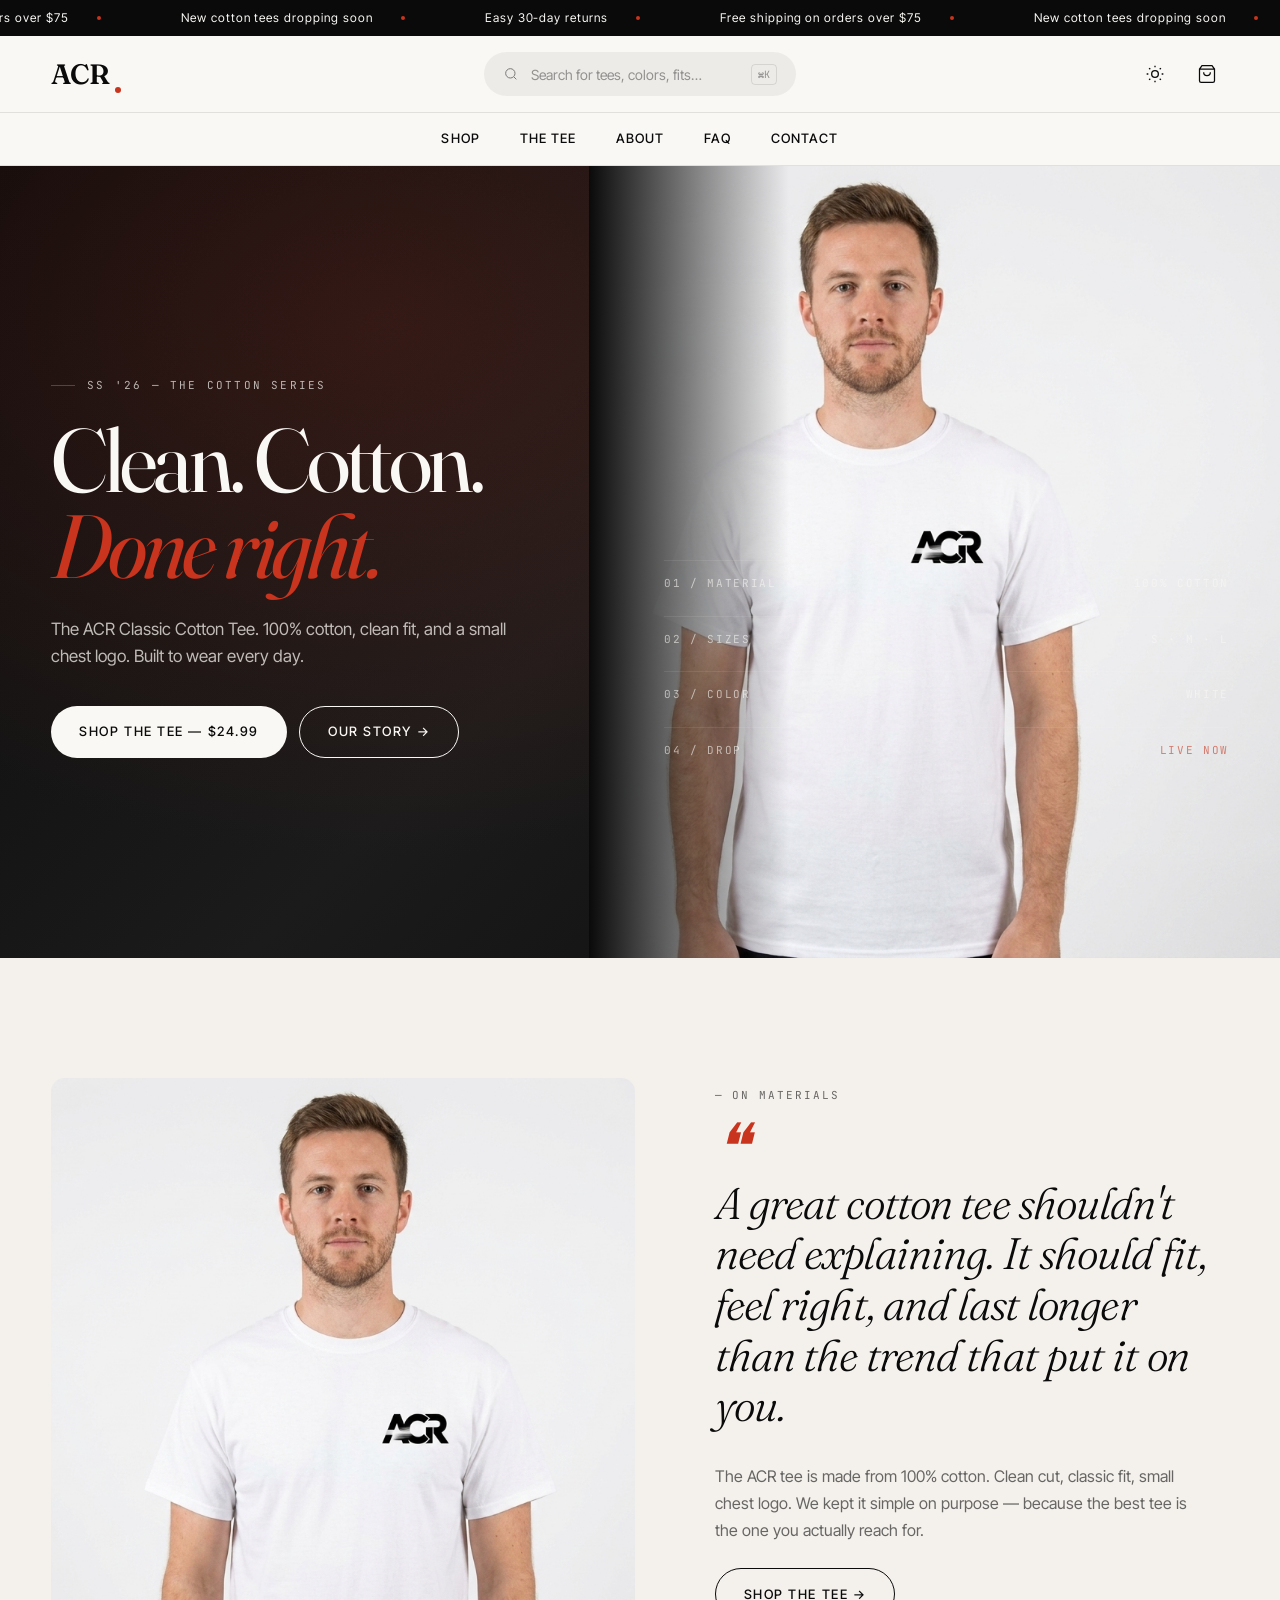
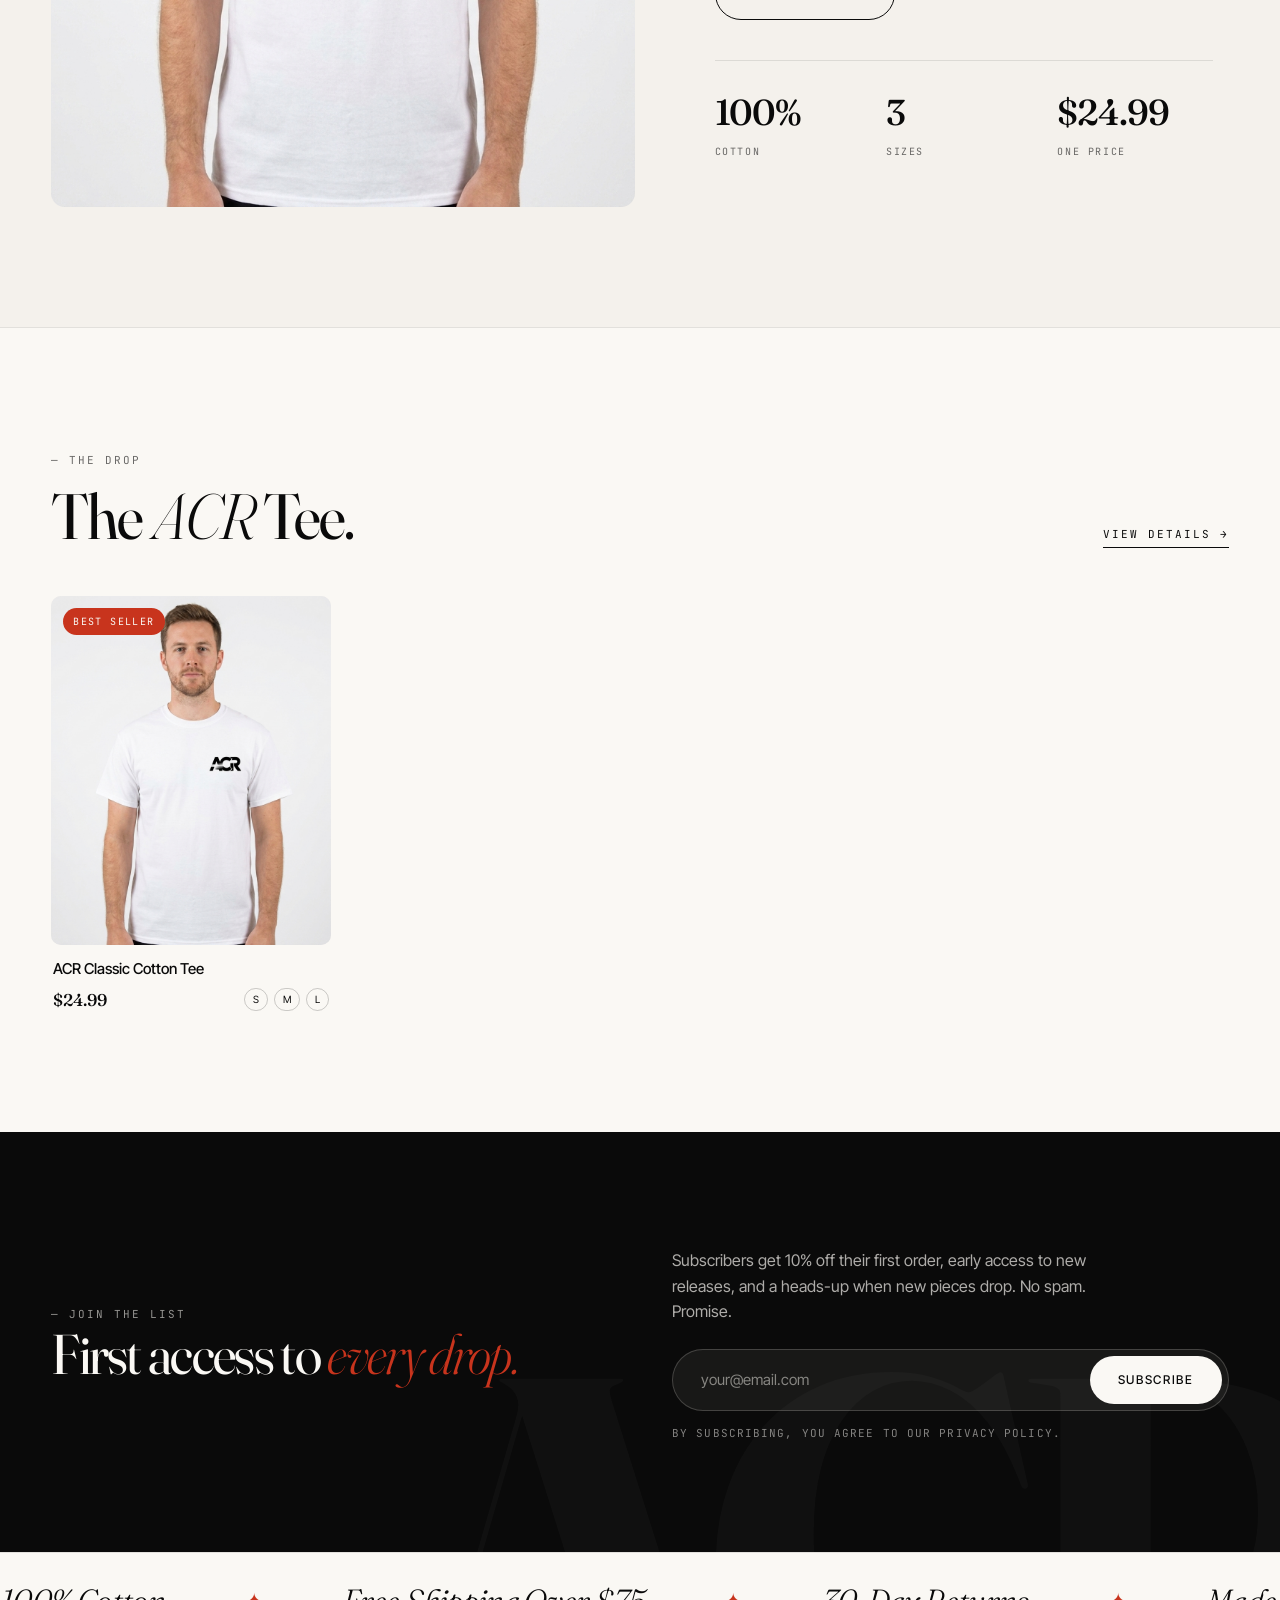
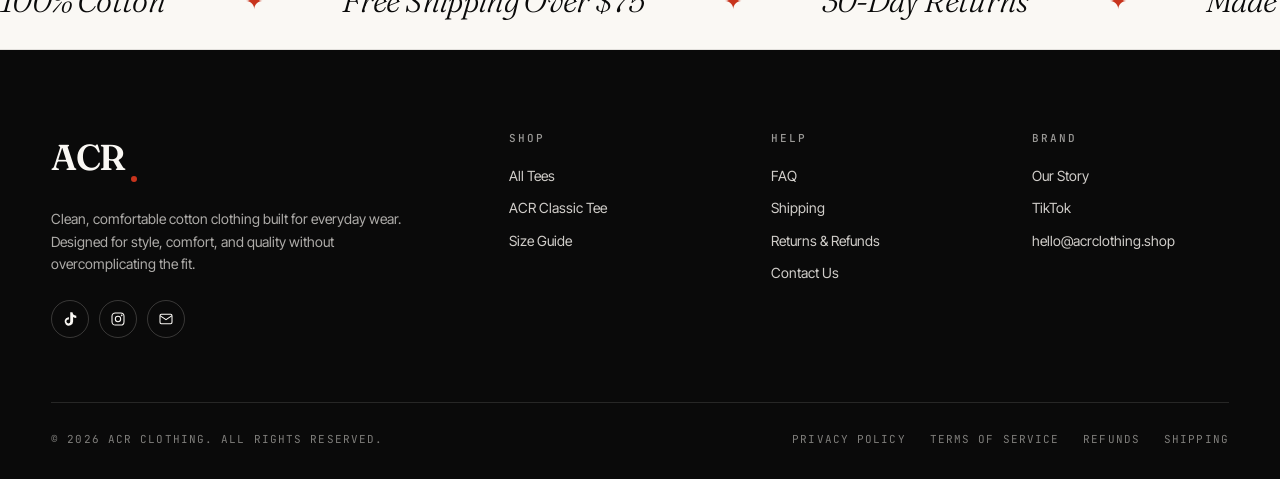
==== index.html @ 24bea293 "Wire Shopify Buy Button and add policy pages" ====
<!DOCTYPE html>
<html lang="en">
<head>
  <meta charset="UTF-8" />
  <meta name="viewport" content="width=device-width, initial-scale=1.0" />
  <title>ACR — Premium 100% Cotton Tees Built for Everyday Wear</title>
  <meta name="description" content="The ACR Classic Cotton Tee. 100% cotton, clean fit, designed for everyday wear." />
  <link rel="stylesheet" href="css/styles.css" />
</head>
<body data-page="home">

  <div data-include="header"></div>

  <!-- ============== HERO ============== -->
  <section class="hero">
    <div class="hero-bg"></div>
    <div class="hero-figure" style="background-image: url('assets/tee-model-front.jpg'); background-size: cover; background-repeat: no-repeat; background-position: center right;"></div>
    <div class="container hero-inner">
      <div class="hero-content">
        <div class="hero-eyebrow">SS '26 — The Cotton Series</div>
        <h1 class="hero-title">Clean. Cotton. <em>Done right.</em></h1>
        <p class="hero-sub">The ACR Classic Cotton Tee. 100% cotton, clean fit, and a small chest logo. Built to wear every day.</p>
        <div class="hero-actions">
          <a href="product.html" class="btn btn-light">Shop The Tee — $24.99</a>
          <a href="about.html" class="btn btn-ghost">Our Story →</a>
        </div>
      </div>

      <div class="hero-meta">
        <div class="hero-meta-row">
          <span>01 / Material</span>
          <span>100% Cotton</span>
        </div>
        <div class="hero-meta-row">
          <span>02 / Sizes</span>
          <span>S · M · L</span>
        </div>
        <div class="hero-meta-row">
          <span>03 / Color</span>
          <span>White</span>
        </div>
        <div class="hero-meta-row">
          <span>04 / Drop</span>
          <span style="color: var(--accent);">Live Now</span>
        </div>
      </div>
    </div>
  </section>

  <!-- ============== EDITORIAL SPLIT ============== -->
  <section class="edit-split">
    <div class="container edit-split-grid reveal">
      <div class="edit-image" style="background-image: url('assets/tee-model-front.jpg'); background-size: cover; background-position: center top; background-color:#faf8f4;"></div>
      <div class="edit-content">
        <span class="eyebrow">— On materials</span>
        <p class="edit-quote">A great cotton tee shouldn't need explaining. It should fit, feel right, and last longer than the trend that put it on you.</p>
        <p style="font-size: 16px; line-height: 1.7; color: var(--ink-60); margin-bottom: 24px;">
          The ACR tee is made from 100% cotton. Clean cut, classic fit, small chest logo. We kept it simple on purpose — because the best tee is the one you actually reach for.
        </p>
        <a href="product.html" class="btn btn-ghost">Shop The Tee →</a>

        <div class="edit-stats">
          <div>
            <span class="edit-stat-num">100%</span>
            <span class="edit-stat-label">Cotton</span>
          </div>
          <div>
            <span class="edit-stat-num">3</span>
            <span class="edit-stat-label">Sizes</span>
          </div>
          <div>
            <span class="edit-stat-num">$24.99</span>
            <span class="edit-stat-label">One Price</span>
          </div>
        </div>
      </div>
    </div>
  </section>

  <hr class="divider" />

  <!-- ============== FEATURED PRODUCT ============== -->
  <section>
    <div class="container">
      <div class="section-head reveal">
        <div class="section-head-content">
          <span class="eyebrow">— The drop</span>
          <h2 class="section-title">The <em>ACR</em> Tee.</h2>
        </div>
        <a href="product.html" class="section-link">View Details →</a>
      </div>

      <div class="product-grid reveal" id="best-sellers"></div>
    </div>
  </section>

  <!-- ============== NEWSLETTER ============== -->
  <section class="newsletter">
    <div class="container newsletter-inner">
      <div>
        <span class="eyebrow" style="color: rgba(244,241,236,0.6);">— Join the list</span>
        <h2 class="newsletter-title">First access to <em>every drop.</em></h2>
      </div>
      <div>
        <p style="font-size: 16px; line-height: 1.6; color: rgba(244,241,236,0.7); max-width: 420px;">
          Subscribers get 10% off their first order, early access to new releases, and a heads-up when new pieces drop. No spam. Promise.
        </p>
        <form class="newsletter-form">
          <input type="email" placeholder="your@email.com" required />
          <button type="submit">Subscribe</button>
        </form>
        <p class="newsletter-fineprint">By subscribing, you agree to our privacy policy.</p>
      </div>
    </div>
  </section>

  <div data-include="footer"></div>
  <div data-include="drawer"></div>
  <div data-include="popup"></div>

  <script src="js/products.js"></script>
  <script src="js/partials.js"></script>
  <script src="js/app.js"></script>
</body>
</html>
---- css/styles.css ----
/* ==========================================================================
   ACR — Design System
   Premium streetwear ecommerce
   ========================================================================== */

@import url('https://fonts.googleapis.com/css2?family=Fraunces:opsz,wght@9..144,300;9..144,400;9..144,500;9..144,600;9..144,700;9..144,900&family=Inter+Tight:wght@300;400;500;600;700&family=JetBrains+Mono:wght@400;500&display=swap');

:root {
  /* Color tokens */
  --ink: #0a0a0a;
  --ink-soft: #1a1a1a;
  --ink-60: rgba(10, 10, 10, 0.6);
  --ink-40: rgba(10, 10, 10, 0.4);
  --ink-20: rgba(10, 10, 10, 0.2);
  --ink-10: rgba(10, 10, 10, 0.1);
  --ink-05: rgba(10, 10, 10, 0.05);

  --bone: #f4f1ec;
  --paper: #faf8f4;
  --pure: #ffffff;

  --gray-100: #ededed;
  --gray-200: #d8d8d8;
  --gray-400: #8a8a8a;
  --gray-600: #4a4a4a;

  --accent: #c8341d;       /* crimson */
  --accent-deep: #a02716;
  --accent-soft: #f7e8e5;

  --success: #2d5a3d;

  /* Typography */
  --font-display: 'Fraunces', 'Times New Roman', serif;
  --font-body: 'Inter Tight', -apple-system, sans-serif;
  --font-mono: 'JetBrains Mono', monospace;

  /* Layout */
  --max-w: 1440px;
  --gutter: clamp(20px, 4vw, 56px);

  /* Motion */
  --ease: cubic-bezier(0.65, 0, 0.35, 1);
  --ease-out: cubic-bezier(0.22, 1, 0.36, 1);

  /* Header heights */
  --announce-h: 36px;
  --header-h: 76px;
}

/* ==========================================================================
   Base
   ========================================================================== */

*, *::before, *::after { box-sizing: border-box; }

html { scroll-behavior: smooth; }

body {
  margin: 0;
  font-family: var(--font-body);
  font-size: 15px;
  line-height: 1.5;
  color: var(--ink);
  background: var(--paper);
  -webkit-font-smoothing: antialiased;
  text-rendering: optimizeLegibility;
}

img { display: block; max-width: 100%; }

a {
  color: inherit;
  text-decoration: none;
  transition: opacity 0.2s var(--ease);
}

button {
  font: inherit;
  color: inherit;
  background: none;
  border: 0;
  cursor: pointer;
}

h1, h2, h3, h4, h5 {
  font-family: var(--font-display);
  font-weight: 400;
  letter-spacing: -0.02em;
  margin: 0;
  font-variation-settings: "opsz" 144;
}

::selection { background: var(--ink); color: var(--paper); }

/* ==========================================================================
   Utilities
   ========================================================================== */

.container {
  max-width: var(--max-w);
  margin: 0 auto;
  padding-left: var(--gutter);
  padding-right: var(--gutter);
}

.eyebrow {
  font-family: var(--font-mono);
  font-size: 11px;
  letter-spacing: 0.18em;
  text-transform: uppercase;
  color: var(--ink-60);
}

.divider {
  height: 1px;
  background: var(--ink-10);
  border: 0;
  margin: 0;
}

/* Buttons */
.btn {
  display: inline-flex;
  align-items: center;
  justify-content: center;
  gap: 10px;
  height: 52px;
  padding: 0 28px;
  font-family: var(--font-body);
  font-size: 13px;
  font-weight: 500;
  letter-spacing: 0.12em;
  text-transform: uppercase;
  border-radius: 999px;
  cursor: pointer;
  transition: all 0.3s var(--ease);
  white-space: nowrap;
}

.btn-primary {
  background: var(--ink);
  color: var(--paper);
}
.btn-primary:hover {
  background: var(--accent);
  transform: translateY(-1px);
}

.btn-ghost {
  background: transparent;
  color: var(--ink);
  border: 1px solid var(--ink);
}
.btn-ghost:hover {
  background: var(--ink);
  color: var(--paper);
}

.btn-light {
  background: var(--paper);
  color: var(--ink);
}
.btn-light:hover { background: var(--bone); }

.btn-sm { height: 40px; padding: 0 18px; font-size: 11px; }
.btn-block { width: 100%; }

/* ==========================================================================
   Announcement bar
   ========================================================================== */

.announcement {
  height: var(--announce-h);
  background: var(--ink);
  color: var(--paper);
  display: flex;
  align-items: center;
  justify-content: center;
  overflow: hidden;
  font-size: 12px;
  letter-spacing: 0.08em;
  font-weight: 400;
}

.announcement-track {
  display: flex;
  gap: 80px;
  animation: marquee 28s linear infinite;
  white-space: nowrap;
  padding-left: 80px;
}

.announcement-item {
  display: inline-flex;
  align-items: center;
  gap: 14px;
}
.announcement-item::after {
  content: "";
  display: inline-block;
  width: 4px;
  height: 4px;
  background: var(--accent);
  border-radius: 50%;
  margin-left: 14px;
}

@keyframes marquee {
  from { transform: translateX(0); }
  to { transform: translateX(-50%); }
}

/* ==========================================================================
   Header
   ========================================================================== */

.site-header {
  position: sticky;
  top: 0;
  z-index: 100;
  background: var(--paper);
  border-bottom: 1px solid var(--ink-10);
  transition: box-shadow 0.3s var(--ease);
}
.site-header.scrolled {
  box-shadow: 0 1px 30px rgba(0,0,0,0.06);
}

.header-inner {
  display: grid;
  grid-template-columns: 1fr auto 1fr;
  align-items: center;
  gap: 32px;
  height: var(--header-h);
}

.logo {
  font-family: var(--font-display);
  font-size: 28px;
  font-weight: 600;
  letter-spacing: -0.04em;
  display: flex;
  align-items: baseline;
  gap: 4px;
}
.logo-mark {
  display: inline-block;
  width: 6px;
  height: 6px;
  background: var(--accent);
  border-radius: 50%;
  margin-left: 2px;
  margin-bottom: 2px;
  align-self: flex-end;
}

.search {
  display: flex;
  align-items: center;
  background: var(--ink-05);
  border: 1px solid transparent;
  border-radius: 999px;
  padding: 0 18px;
  height: 44px;
  width: 100%;
  max-width: 480px;
  transition: all 0.2s var(--ease);
}
.search:hover, .search:focus-within {
  background: var(--pure);
  border-color: var(--ink);
}
.search svg { flex: none; opacity: 0.5; }
.search input {
  flex: 1;
  border: 0;
  background: transparent;
  outline: none;
  padding: 0 12px;
  font-family: inherit;
  font-size: 14px;
  color: var(--ink);
}
.search input::placeholder { color: var(--ink-40); }

.header-actions {
  display: flex;
  align-items: center;
  gap: 8px;
  justify-self: end;
}

.icon-btn {
  position: relative;
  width: 44px;
  height: 44px;
  display: flex;
  align-items: center;
  justify-content: center;
  border-radius: 999px;
  transition: background 0.2s var(--ease);
}
.icon-btn:hover { background: var(--ink-05); }
.icon-btn .badge {
  position: absolute;
  top: 6px;
  right: 6px;
  min-width: 18px;
  height: 18px;
  padding: 0 5px;
  background: var(--accent);
  color: var(--paper);
  border-radius: 999px;
  font-size: 10px;
  font-weight: 600;
  display: flex;
  align-items: center;
  justify-content: center;
}

/* Primary nav */
.primary-nav {
  border-top: 1px solid var(--ink-10);
}
.primary-nav-inner {
  display: flex;
  align-items: center;
  justify-content: center;
  gap: 40px;
  height: 52px;
}
.nav-item {
  position: relative;
  font-size: 13px;
  font-weight: 500;
  letter-spacing: 0.08em;
  text-transform: uppercase;
  color: var(--ink);
  padding: 0;
  height: 100%;
  display: flex;
  align-items: center;
}
.nav-item::after {
  content: "";
  position: absolute;
  bottom: -1px;
  left: 0;
  right: 0;
  height: 2px;
  background: var(--ink);
  transform: scaleX(0);
  transform-origin: left;
  transition: transform 0.3s var(--ease);
}
.nav-item:hover::after,
.nav-item.active::after { transform: scaleX(1); }

/* Mega menu */
.mega-menu {
  position: absolute;
  left: 0;
  right: 0;
  top: 100%;
  background: var(--paper);
  border-top: 1px solid var(--ink-10);
  border-bottom: 1px solid var(--ink-10);
  padding: 48px 0;
  opacity: 0;
  visibility: hidden;
  transform: translateY(-8px);
  transition: all 0.25s var(--ease);
  z-index: 90;
}
.has-mega:hover .mega-menu,
.has-mega:focus-within .mega-menu {
  opacity: 1;
  visibility: visible;
  transform: translateY(0);
}
.mega-grid {
  display: grid;
  grid-template-columns: repeat(4, 1fr);
  gap: 48px;
}
.mega-col h4 {
  font-family: var(--font-mono);
  font-size: 11px;
  letter-spacing: 0.18em;
  text-transform: uppercase;
  color: var(--ink-60);
  margin-bottom: 16px;
  font-weight: 500;
}
.mega-col ul { list-style: none; padding: 0; margin: 0; }
.mega-col li { margin-bottom: 10px; }
.mega-col a {
  font-size: 15px;
  color: var(--ink);
  position: relative;
  display: inline-block;
}
.mega-col a:hover { color: var(--accent); }
.mega-tile {
  position: relative;
  aspect-ratio: 4/5;
  border-radius: 12px;
  overflow: hidden;
  display: flex;
  align-items: flex-end;
  padding: 20px;
  color: var(--paper);
}
.mega-tile::before {
  content: "";
  position: absolute;
  inset: 0;
  background: linear-gradient(180deg, transparent 40%, rgba(0,0,0,0.7));
}
.mega-tile span {
  position: relative;
  font-family: var(--font-display);
  font-size: 24px;
  font-weight: 500;
}

/* Mobile nav button */
.menu-toggle { display: none; }

/* ==========================================================================
   Hero
   ========================================================================== */

.hero {
  position: relative;
  min-height: 88vh;
  background: var(--ink);
  color: var(--paper);
  overflow: hidden;
  display: flex;
  align-items: flex-end;
}
.hero-bg {
  position: absolute;
  inset: 0;
  background: 
    radial-gradient(ellipse at 30% 20%, rgba(200,52,29,0.18), transparent 60%),
    linear-gradient(135deg, #0a0a0a 0%, #1a1a1a 50%, #0a0a0a 100%);
}
.hero-bg::after {
  content: "";
  position: absolute;
  inset: 0;
  background-image: url("data:image/svg+xml,%3Csvg viewBox='0 0 400 400' xmlns='http://www.w3.org/2000/svg'%3E%3Cfilter id='n'%3E%3CfeTurbulence type='fractalNoise' baseFrequency='0.85' numOctaves='2' stitchTiles='stitch'/%3E%3CfeColorMatrix values='0 0 0 0 1 0 0 0 0 1 0 0 0 0 1 0 0 0 0.08 0'/%3E%3C/filter%3E%3Crect width='100%25' height='100%25' filter='url(%23n)'/%3E%3C/svg%3E");
  opacity: 0.6;
  mix-blend-mode: overlay;
}

.hero-figure {
  position: absolute;
  right: -2%;
  bottom: 0;
  width: 56%;
  height: 100%;
  background: 
    linear-gradient(180deg, transparent 0%, rgba(10,10,10,0.4) 100%),
    url('../assets/hero-figure.svg') center bottom / cover no-repeat;
}
.hero-figure::before {
  content: "";
  position: absolute;
  left: 0;
  top: 0;
  bottom: 0;
  width: 200px;
  background: linear-gradient(90deg, var(--ink) 0%, transparent 100%);
}

.hero-inner {
  position: relative;
  z-index: 2;
  width: 100%;
  padding-top: 80px;
  padding-bottom: 80px;
  display: grid;
  grid-template-columns: 1fr 1fr;
  gap: 48px;
  align-items: end;
}

.hero-content { max-width: 620px; }

.hero-eyebrow {
  display: inline-flex;
  align-items: center;
  gap: 12px;
  font-family: var(--font-mono);
  font-size: 11px;
  letter-spacing: 0.2em;
  text-transform: uppercase;
  color: var(--paper);
  opacity: 0.7;
  margin-bottom: 24px;
}
.hero-eyebrow::before {
  content: "";
  width: 24px;
  height: 1px;
  background: var(--accent);
}

.hero-title {
  font-size: clamp(44px, 7vw, 96px);
  line-height: 0.95;
  letter-spacing: -0.04em;
  font-weight: 400;
  margin-bottom: 28px;
  font-variation-settings: "opsz" 144, "wght" 400;
}
.hero-title em {
  font-style: italic;
  font-weight: 300;
  color: var(--accent);
}

.hero-sub {
  font-size: 17px;
  line-height: 1.6;
  color: rgba(244,241,236,0.75);
  max-width: 460px;
  margin-bottom: 36px;
}

.hero-actions {
  display: flex;
  gap: 12px;
  flex-wrap: wrap;
}
.hero .btn-ghost {
  border-color: var(--paper);
  color: var(--paper);
}
.hero .btn-ghost:hover {
  background: var(--paper);
  color: var(--ink);
}

.hero-meta {
  display: flex;
  flex-direction: column;
  gap: 24px;
  font-family: var(--font-mono);
  font-size: 11px;
  letter-spacing: 0.15em;
  text-transform: uppercase;
  opacity: 0.6;
}
.hero-meta-row {
  display: flex;
  justify-content: space-between;
  border-top: 1px solid rgba(244,241,236,0.15);
  padding-top: 14px;
}

/* ==========================================================================
   Section primitives
   ========================================================================== */

section { padding: clamp(60px, 10vw, 120px) 0; }

.section-head {
  display: flex;
  justify-content: space-between;
  align-items: flex-end;
  margin-bottom: 48px;
  gap: 32px;
  flex-wrap: wrap;
}
.section-head-content { max-width: 720px; }
.section-title {
  font-size: clamp(36px, 5vw, 64px);
  line-height: 1.02;
  margin-top: 12px;
  letter-spacing: -0.03em;
}
.section-title em { font-style: italic; font-weight: 300; }

.section-link {
  display: inline-flex;
  align-items: center;
  gap: 10px;
  font-family: var(--font-mono);
  font-size: 11px;
  letter-spacing: 0.18em;
  text-transform: uppercase;
  border-bottom: 1px solid var(--ink);
  padding-bottom: 4px;
  transition: gap 0.25s var(--ease);
}
.section-link:hover { gap: 16px; }

/* ==========================================================================
   Featured categories
   ========================================================================== */

.cat-grid {
  display: grid;
  grid-template-columns: repeat(4, 1fr);
  gap: 16px;
}
.cat-card {
  position: relative;
  aspect-ratio: 3/4;
  border-radius: 14px;
  overflow: hidden;
  background: var(--ink-soft);
  cursor: pointer;
  transition: transform 0.5s var(--ease);
}
.cat-card:hover { transform: translateY(-4px); }
.cat-card-img {
  position: absolute;
  inset: 0;
  background-size: cover;
  background-position: center;
  transition: transform 0.7s var(--ease);
}
.cat-card:hover .cat-card-img { transform: scale(1.06); }
.cat-card::after {
  content: "";
  position: absolute;
  inset: 0;
  background: linear-gradient(180deg, transparent 30%, rgba(0,0,0,0.85));
}
.cat-card-body {
  position: absolute;
  inset: auto 0 0 0;
  padding: 24px;
  color: var(--paper);
  z-index: 2;
}
.cat-card-tag {
  font-family: var(--font-mono);
  font-size: 10px;
  letter-spacing: 0.18em;
  text-transform: uppercase;
  opacity: 0.75;
  margin-bottom: 6px;
}
.cat-card-title {
  font-family: var(--font-display);
  font-size: 28px;
  font-weight: 500;
  margin-bottom: 4px;
  letter-spacing: -0.02em;
}
.cat-card-desc {
  font-size: 13px;
  opacity: 0.8;
  margin-bottom: 14px;
  line-height: 1.4;
}
.cat-card-cta {
  display: inline-flex;
  align-items: center;
  gap: 8px;
  font-family: var(--font-mono);
  font-size: 11px;
  letter-spacing: 0.16em;
  text-transform: uppercase;
  border-bottom: 1px solid var(--paper);
  padding-bottom: 3px;
  transition: gap 0.25s var(--ease);
}
.cat-card:hover .cat-card-cta { gap: 14px; }

/* ==========================================================================
   Product cards
   ========================================================================== */

.product-grid {
  display: grid;
  grid-template-columns: repeat(4, 1fr);
  gap: 24px 20px;
}

.product-card {
  position: relative;
  display: flex;
  flex-direction: column;
}
.product-media {
  position: relative;
  aspect-ratio: 4/5;
  background: var(--bone);
  border-radius: 10px;
  overflow: hidden;
  margin-bottom: 14px;
}
.product-media-img {
  position: absolute;
  inset: 0;
  background-size: cover;
  background-position: center;
  transition: transform 0.6s var(--ease), opacity 0.4s var(--ease);
}
.product-media-img.alt {
  opacity: 0;
}
.product-card:hover .product-media-img { transform: scale(1.04); }
.product-card:hover .product-media-img.alt { opacity: 1; }

.product-tag {
  position: absolute;
  top: 12px;
  left: 12px;
  background: var(--paper);
  color: var(--ink);
  font-family: var(--font-mono);
  font-size: 10px;
  letter-spacing: 0.14em;
  text-transform: uppercase;
  padding: 6px 10px;
  border-radius: 999px;
  z-index: 2;
}
.product-tag.accent { background: var(--accent); color: var(--paper); }

.wishlist-btn {
  position: absolute;
  top: 12px;
  right: 12px;
  width: 36px;
  height: 36px;
  background: rgba(255,255,255,0.92);
  border-radius: 999px;
  display: flex;
  align-items: center;
  justify-content: center;
  z-index: 2;
  transition: all 0.2s var(--ease);
}
.wishlist-btn:hover { background: var(--paper); transform: scale(1.06); }
.wishlist-btn.active svg { fill: var(--accent); stroke: var(--accent); }

.quick-add {
  position: absolute;
  left: 12px;
  right: 12px;
  bottom: 12px;
  height: 44px;
  background: var(--ink);
  color: var(--paper);
  border-radius: 999px;
  display: flex;
  align-items: center;
  justify-content: center;
  font-family: var(--font-body);
  font-size: 12px;
  font-weight: 500;
  letter-spacing: 0.12em;
  text-transform: uppercase;
  opacity: 0;
  transform: translateY(8px);
  transition: all 0.3s var(--ease);
  z-index: 2;
}
.product-card:hover .quick-add { opacity: 1; transform: translateY(0); }
.quick-add:hover { background: var(--accent); }

.product-info {
  display: flex;
  flex-direction: column;
  gap: 6px;
}
.product-meta {
  display: flex;
  justify-content: space-between;
  align-items: center;
  font-family: var(--font-mono);
  font-size: 11px;
  letter-spacing: 0.1em;
  color: var(--ink-60);
  text-transform: uppercase;
}
.product-rating {
  display: inline-flex;
  align-items: center;
  gap: 4px;
}
.product-rating svg { width: 11px; height: 11px; fill: var(--ink); }

.product-name {
  font-family: var(--font-body);
  font-size: 15px;
  font-weight: 500;
  line-height: 1.3;
  color: var(--ink);
}
.product-price {
  font-family: var(--font-display);
  font-size: 17px;
  font-weight: 500;
  color: var(--ink);
}

.product-options {
  display: flex;
  align-items: center;
  gap: 12px;
  margin-top: 4px;
}
.swatches { display: flex; gap: 5px; }
.swatch {
  width: 14px;
  height: 14px;
  border-radius: 50%;
  border: 1px solid var(--ink-20);
  cursor: pointer;
  transition: transform 0.2s var(--ease);
}
.swatch:hover, .swatch.active {
  transform: scale(1.2);
  outline: 1px solid var(--ink);
  outline-offset: 2px;
}
.swatch[data-color="black"] { background: #1a1a1a; }
.swatch[data-color="white"] { background: #fafafa; }
.swatch[data-color="gray"] { background: #8a8a8a; }
.swatch[data-color="cream"] { background: #e8dfd0; }
.swatch[data-color="navy"] { background: #1a2238; }
.swatch[data-color="olive"] { background: #4a5236; }

.sizes {
  display: flex;
  gap: 4px;
  font-family: var(--font-mono);
  font-size: 10px;
  letter-spacing: 0.1em;
  color: var(--ink-60);
}

/* ==========================================================================
   Edit / Editorial split
   ========================================================================== */

.edit-split {
  background: var(--bone);
}
.edit-split-grid {
  display: grid;
  grid-template-columns: 1.1fr 1fr;
  gap: 64px;
  align-items: center;
}
.edit-image {
  aspect-ratio: 4/5;
  border-radius: 14px;
  overflow: hidden;
  background: var(--ink) url('../assets/edit.svg') center/cover no-repeat;
}
.edit-content { padding: 0 16px; }
.edit-quote {
  font-family: var(--font-display);
  font-style: italic;
  font-size: clamp(28px, 3.5vw, 44px);
  line-height: 1.15;
  letter-spacing: -0.02em;
  margin: 24px 0 32px;
  font-weight: 300;
}
.edit-quote::before {
  content: "❝";
  display: block;
  font-size: 64px;
  color: var(--accent);
  line-height: 0.5;
  margin-bottom: 16px;
}
.edit-stats {
  display: grid;
  grid-template-columns: repeat(3, 1fr);
  gap: 16px;
  margin: 40px 0;
  border-top: 1px solid var(--ink-10);
  padding-top: 24px;
}
.edit-stat-num {
  font-family: var(--font-display);
  font-size: 36px;
  font-weight: 500;
  letter-spacing: -0.03em;
  display: block;
}
.edit-stat-label {
  font-family: var(--font-mono);
  font-size: 10px;
  letter-spacing: 0.16em;
  text-transform: uppercase;
  color: var(--ink-60);
  margin-top: 4px;
}

/* ==========================================================================
   Newsletter
   ========================================================================== */

.newsletter {
  background: var(--ink);
  color: var(--paper);
  padding: 100px 0;
  position: relative;
  overflow: hidden;
}
.newsletter::before {
  content: "ACR";
  position: absolute;
  font-family: var(--font-display);
  font-size: 40vw;
  font-weight: 700;
  color: rgba(244,241,236,0.025);
  bottom: -20vw;
  right: -5vw;
  letter-spacing: -0.05em;
  pointer-events: none;
  line-height: 1;
}
.newsletter-inner {
  position: relative;
  display: grid;
  grid-template-columns: 1fr 1fr;
  gap: 64px;
  align-items: center;
}
.newsletter-title {
  font-size: clamp(36px, 5vw, 56px);
  line-height: 1.02;
  letter-spacing: -0.03em;
}
.newsletter-title em { font-style: italic; color: var(--accent); font-weight: 300; }

.newsletter-form {
  display: flex;
  align-items: center;
  background: rgba(244,241,236,0.06);
  border: 1px solid rgba(244,241,236,0.2);
  border-radius: 999px;
  padding: 6px;
  margin-top: 24px;
  transition: border-color 0.2s var(--ease);
}
.newsletter-form:focus-within { border-color: var(--paper); }
.newsletter-form input {
  flex: 1;
  background: transparent;
  border: 0;
  outline: 0;
  padding: 14px 22px;
  color: var(--paper);
  font-family: inherit;
  font-size: 15px;
}
.newsletter-form input::placeholder { color: rgba(244,241,236,0.5); }
.newsletter-form button {
  height: 48px;
  padding: 0 28px;
  background: var(--paper);
  color: var(--ink);
  border-radius: 999px;
  font-family: var(--font-body);
  font-size: 12px;
  font-weight: 500;
  letter-spacing: 0.14em;
  text-transform: uppercase;
  transition: background 0.2s var(--ease);
}
.newsletter-form button:hover { background: var(--accent); color: var(--paper); }

.newsletter-fineprint {
  font-family: var(--font-mono);
  font-size: 11px;
  letter-spacing: 0.1em;
  text-transform: uppercase;
  opacity: 0.5;
  margin-top: 14px;
}

/* ==========================================================================
   Marquee strip
   ========================================================================== */

.value-strip {
  background: var(--paper);
  border-top: 1px solid var(--ink-10);
  border-bottom: 1px solid var(--ink-10);
  overflow: hidden;
  padding: 24px 0;
}
.value-row {
  display: flex;
  gap: 80px;
  animation: marquee 40s linear infinite;
  white-space: nowrap;
  font-family: var(--font-display);
  font-size: 32px;
  font-style: italic;
  font-weight: 300;
  letter-spacing: -0.02em;
}
.value-row span {
  display: inline-flex;
  align-items: center;
  gap: 80px;
}
.value-row span::after {
  content: "✦";
  color: var(--accent);
  font-style: normal;
  font-size: 22px;
}

/* ==========================================================================
   Footer
   ========================================================================== */

.site-footer {
  background: var(--ink);
  color: var(--paper);
  padding: 80px 0 32px;
  position: relative;
}
.footer-grid {
  display: grid;
  grid-template-columns: 2fr repeat(3, 1fr);
  gap: 64px;
  margin-bottom: 64px;
}
.footer-brand .logo { color: var(--paper); margin-bottom: 24px; font-size: 36px; }
.footer-brand p {
  color: rgba(244,241,236,0.7);
  font-size: 14px;
  line-height: 1.6;
  max-width: 360px;
  margin-bottom: 24px;
}
.footer-col h4 {
  font-family: var(--font-mono);
  font-size: 11px;
  letter-spacing: 0.18em;
  text-transform: uppercase;
  margin-bottom: 18px;
  font-weight: 500;
  opacity: 0.6;
}
.footer-col ul { list-style: none; padding: 0; margin: 0; }
.footer-col li { margin-bottom: 10px; }
.footer-col a {
  font-size: 14px;
  color: rgba(244,241,236,0.85);
  transition: color 0.2s var(--ease);
}
.footer-col a:hover { color: var(--accent); }

.social {
  display: flex;
  gap: 10px;
}
.social a {
  width: 38px;
  height: 38px;
  display: flex;
  align-items: center;
  justify-content: center;
  border: 1px solid rgba(244,241,236,0.2);
  border-radius: 999px;
  transition: all 0.2s var(--ease);
}
.social a:hover { background: var(--paper); color: var(--ink); }

.footer-bottom {
  border-top: 1px solid rgba(244,241,236,0.12);
  padding-top: 28px;
  display: flex;
  justify-content: space-between;
  align-items: center;
  flex-wrap: wrap;
  gap: 16px;
  font-family: var(--font-mono);
  font-size: 11px;
  letter-spacing: 0.1em;
  color: rgba(244,241,236,0.5);
  text-transform: uppercase;
}
.footer-legal { display: flex; gap: 24px; flex-wrap: wrap; }
.footer-legal a:hover { color: var(--paper); }

/* ==========================================================================
   Cart drawer
   ========================================================================== */

.drawer-overlay {
  position: fixed;
  inset: 0;
  background: rgba(0,0,0,0.5);
  opacity: 0;
  visibility: hidden;
  transition: all 0.3s var(--ease);
  z-index: 200;
}
.drawer-overlay.open { opacity: 1; visibility: visible; }

.drawer {
  position: fixed;
  top: 0;
  right: 0;
  bottom: 0;
  width: min(440px, 100vw);
  background: var(--paper);
  z-index: 201;
  transform: translateX(100%);
  transition: transform 0.4s var(--ease);
  display: flex;
  flex-direction: column;
}
.drawer.open { transform: translateX(0); }
.drawer-head {
  padding: 24px 28px;
  display: flex;
  justify-content: space-between;
  align-items: center;
  border-bottom: 1px solid var(--ink-10);
}
.drawer-head h3 { font-size: 22px; }
.drawer-body { flex: 1; overflow-y: auto; padding: 8px 28px; }
.drawer-foot {
  padding: 24px 28px;
  border-top: 1px solid var(--ink-10);
  background: var(--bone);
}

.cart-line {
  display: grid;
  grid-template-columns: 80px 1fr auto;
  gap: 16px;
  padding: 20px 0;
  border-bottom: 1px solid var(--ink-10);
}
.cart-line-img {
  width: 80px;
  height: 100px;
  background: var(--bone);
  border-radius: 6px;
  background-size: cover;
  background-position: center;
}
.cart-line-name { font-size: 14px; font-weight: 500; margin-bottom: 4px; }
.cart-line-meta {
  font-family: var(--font-mono);
  font-size: 10px;
  letter-spacing: 0.1em;
  color: var(--ink-60);
  text-transform: uppercase;
  margin-bottom: 10px;
}
.qty {
  display: inline-flex;
  align-items: center;
  border: 1px solid var(--ink-20);
  border-radius: 999px;
}
.qty button {
  width: 28px;
  height: 28px;
  display: flex;
  align-items: center;
  justify-content: center;
  font-size: 14px;
}
.qty span { padding: 0 6px; font-size: 13px; min-width: 20px; text-align: center; }

.cart-line-price { font-family: var(--font-display); font-size: 16px; font-weight: 500; }
.cart-remove {
  font-family: var(--font-mono);
  font-size: 10px;
  letter-spacing: 0.12em;
  color: var(--ink-60);
  text-transform: uppercase;
  margin-top: 8px;
  display: block;
}
.cart-remove:hover { color: var(--accent); }

.cart-summary { display: flex; flex-direction: column; gap: 8px; margin-bottom: 16px; }
.cart-row { display: flex; justify-content: space-between; font-size: 14px; }
.cart-row.total { font-family: var(--font-display); font-size: 22px; padding-top: 12px; border-top: 1px solid var(--ink-10); }

.cart-empty {
  text-align: center;
  padding: 64px 20px;
  color: var(--ink-60);
}
.cart-empty h4 {
  font-family: var(--font-display);
  font-size: 24px;
  margin-bottom: 8px;
  color: var(--ink);
}

/* ==========================================================================
   Page header (subpages)
   ========================================================================== */

.page-head {
  padding: 64px 0 48px;
  border-bottom: 1px solid var(--ink-10);
}
.breadcrumb {
  font-family: var(--font-mono);
  font-size: 11px;
  letter-spacing: 0.16em;
  text-transform: uppercase;
  color: var(--ink-60);
  margin-bottom: 16px;
  display: flex;
  gap: 10px;
}
.breadcrumb a:hover { color: var(--accent); }
.page-title {
  font-size: clamp(48px, 7vw, 96px);
  line-height: 0.95;
  letter-spacing: -0.04em;
}
.page-sub {
  font-size: 16px;
  color: var(--ink-60);
  margin-top: 12px;
  max-width: 540px;
}

/* ==========================================================================
   Shop / Filters
   ========================================================================== */

.shop-layout {
  display: grid;
  grid-template-columns: 240px 1fr;
  gap: 56px;
  padding: 56px 0;
}

.filter-block {
  border-bottom: 1px solid var(--ink-10);
  padding: 24px 0;
}
.filter-block:first-child { padding-top: 0; }
.filter-block summary {
  display: flex;
  justify-content: space-between;
  align-items: center;
  font-family: var(--font-mono);
  font-size: 11px;
  letter-spacing: 0.16em;
  text-transform: uppercase;
  cursor: pointer;
  list-style: none;
  margin-bottom: 16px;
}
.filter-block summary::-webkit-details-marker { display: none; }
.filter-block summary::after {
  content: "+";
  font-family: var(--font-display);
  font-size: 18px;
}
.filter-block[open] summary::after { content: "−"; }

.filter-options { display: flex; flex-direction: column; gap: 10px; }
.filter-options label {
  display: flex;
  align-items: center;
  gap: 10px;
  font-size: 14px;
  cursor: pointer;
}
.filter-options input[type="checkbox"] {
  width: 16px;
  height: 16px;
  accent-color: var(--ink);
}
.filter-count {
  margin-left: auto;
  font-family: var(--font-mono);
  font-size: 11px;
  color: var(--ink-40);
}

.size-grid, .color-grid {
  display: flex;
  flex-wrap: wrap;
  gap: 6px;
}
.size-chip {
  height: 36px;
  min-width: 44px;
  padding: 0 10px;
  border: 1px solid var(--ink-20);
  border-radius: 999px;
  display: inline-flex;
  align-items: center;
  justify-content: center;
  font-size: 12px;
  cursor: pointer;
  transition: all 0.2s var(--ease);
}
.size-chip:hover { border-color: var(--ink); }
.size-chip.active { background: var(--ink); color: var(--paper); border-color: var(--ink); }

.color-chip {
  width: 26px;
  height: 26px;
  border-radius: 50%;
  border: 1px solid var(--ink-20);
  cursor: pointer;
  transition: transform 0.2s var(--ease);
}
.color-chip:hover { transform: scale(1.1); }
.color-chip.active { outline: 1px solid var(--ink); outline-offset: 2px; }

.shop-toolbar {
  display: flex;
  justify-content: space-between;
  align-items: center;
  margin-bottom: 32px;
  font-family: var(--font-mono);
  font-size: 11px;
  letter-spacing: 0.14em;
  text-transform: uppercase;
  color: var(--ink-60);
}
.sort-select {
  border: 1px solid var(--ink-20);
  background: var(--paper);
  padding: 10px 32px 10px 16px;
  border-radius: 999px;
  font-family: inherit;
  font-size: 12px;
  letter-spacing: 0.12em;
  text-transform: uppercase;
  cursor: pointer;
  appearance: none;
  background-image: url("data:image/svg+xml,%3Csvg width='10' height='6' viewBox='0 0 10 6' xmlns='http://www.w3.org/2000/svg'%3E%3Cpath d='M1 1l4 4 4-4' stroke='%230a0a0a' fill='none' stroke-width='1.2'/%3E%3C/svg%3E");
  background-repeat: no-repeat;
  background-position: right 14px center;
}

.shop-grid { grid-template-columns: repeat(3, 1fr); }

/* ==========================================================================
   Product detail (PDP)
   ========================================================================== */

.pdp {
  display: grid;
  grid-template-columns: 1.2fr 1fr;
  gap: 56px;
  padding: 32px 0 80px;
}

.gallery {
  display: grid;
  grid-template-columns: 80px 1fr;
  gap: 16px;
  align-items: start;
}
.gallery-thumbs {
  display: flex;
  flex-direction: column;
  gap: 10px;
  position: sticky;
  top: calc(var(--header-h) + var(--announce-h) + 60px);
}
.thumb {
  width: 80px;
  height: 100px;
  border-radius: 6px;
  border: 1px solid transparent;
  background-size: cover;
  background-position: center;
  background-color: var(--bone);
  cursor: pointer;
  transition: border-color 0.2s var(--ease);
}
.thumb.active { border-color: var(--ink); }

.gallery-main {
  border-radius: 14px;
  overflow: hidden;
  aspect-ratio: 4/5;
  background: var(--bone);
  position: relative;
}
.gallery-main-img {
  position: absolute;
  inset: 0;
  background-size: cover;
  background-position: center;
}

.pdp-info { padding-top: 24px; position: sticky; top: calc(var(--header-h) + var(--announce-h) + 32px); align-self: start; }
.pdp-collection {
  font-family: var(--font-mono);
  font-size: 11px;
  letter-spacing: 0.18em;
  text-transform: uppercase;
  color: var(--accent);
  margin-bottom: 14px;
}
.pdp-title {
  font-size: clamp(34px, 4vw, 52px);
  line-height: 1.05;
  letter-spacing: -0.03em;
  margin-bottom: 12px;
}
.pdp-meta {
  display: flex;
  align-items: center;
  gap: 16px;
  margin-bottom: 24px;
  font-family: var(--font-mono);
  font-size: 12px;
  letter-spacing: 0.1em;
  color: var(--ink-60);
  text-transform: uppercase;
}
.pdp-price {
  font-family: var(--font-display);
  font-size: 32px;
  font-weight: 500;
  margin-bottom: 28px;
}
.pdp-section { margin-bottom: 28px; }
.pdp-section-label {
  display: flex;
  justify-content: space-between;
  align-items: center;
  font-family: var(--font-mono);
  font-size: 11px;
  letter-spacing: 0.16em;
  text-transform: uppercase;
  margin-bottom: 12px;
}
.pdp-section-label a { color: var(--ink-60); border-bottom: 1px solid currentColor; padding-bottom: 1px; }
.pdp-section-label a:hover { color: var(--ink); }
.pdp-section-label .selected { color: var(--ink-60); }

.pdp-actions {
  display: grid;
  grid-template-columns: auto 1fr 1fr;
  gap: 8px;
  margin: 32px 0 24px;
}
.pdp-actions .qty { height: 52px; }
.pdp-actions .qty button { width: 36px; height: 36px; }

.pdp-perks {
  display: grid;
  gap: 4px;
  padding: 20px;
  background: var(--bone);
  border-radius: 10px;
  margin-bottom: 24px;
}
.pdp-perk {
  display: flex;
  align-items: center;
  gap: 10px;
  font-size: 13px;
  padding: 6px 0;
}
.pdp-perk svg { flex: none; }

.accordion-item {
  border-bottom: 1px solid var(--ink-10);
}
.accordion-item:first-child { border-top: 1px solid var(--ink-10); }
.accordion-summary {
  display: flex;
  justify-content: space-between;
  align-items: center;
  padding: 20px 0;
  cursor: pointer;
  list-style: none;
  font-family: var(--font-mono);
  font-size: 12px;
  letter-spacing: 0.14em;
  text-transform: uppercase;
}
.accordion-summary::-webkit-details-marker { display: none; }
.accordion-summary::after {
  content: "+";
  font-family: var(--font-display);
  font-size: 22px;
  transition: transform 0.3s var(--ease);
}
.accordion-item[open] .accordion-summary::after { content: "−"; }
.accordion-body {
  padding-bottom: 20px;
  color: var(--ink-60);
  font-size: 14px;
  line-height: 1.7;
}
.accordion-body ul { padding-left: 18px; margin: 8px 0; }

/* ==========================================================================
   Cart page
   ========================================================================== */

.cart-page {
  display: grid;
  grid-template-columns: 1.6fr 1fr;
  gap: 56px;
  padding: 48px 0 80px;
}
.cart-list { border-top: 1px solid var(--ink-10); }
.cart-item {
  display: grid;
  grid-template-columns: 140px 1fr auto;
  gap: 24px;
  padding: 28px 0;
  border-bottom: 1px solid var(--ink-10);
}
.cart-item-img {
  width: 140px;
  height: 175px;
  background: var(--bone);
  border-radius: 10px;
  background-size: cover;
  background-position: center;
}
.cart-item-name { font-size: 18px; font-weight: 500; margin-bottom: 6px; }
.cart-item-meta {
  font-family: var(--font-mono);
  font-size: 11px;
  letter-spacing: 0.12em;
  color: var(--ink-60);
  text-transform: uppercase;
  margin-bottom: 18px;
  display: flex;
  gap: 14px;
}
.cart-item-actions { display: flex; align-items: center; gap: 16px; }
.cart-item-price {
  font-family: var(--font-display);
  font-size: 22px;
  font-weight: 500;
  text-align: right;
}

.summary-card {
  background: var(--bone);
  border-radius: 14px;
  padding: 32px;
  position: sticky;
  top: calc(var(--header-h) + var(--announce-h) + 24px);
}
.summary-card h3 { font-size: 24px; margin-bottom: 24px; }
.promo {
  display: flex;
  gap: 6px;
  margin-bottom: 20px;
  padding-bottom: 20px;
  border-bottom: 1px solid var(--ink-10);
}
.promo input {
  flex: 1;
  height: 44px;
  padding: 0 16px;
  border: 1px solid var(--ink-20);
  border-radius: 999px;
  background: var(--paper);
  font-family: inherit;
  font-size: 13px;
  outline: none;
}
.promo input:focus { border-color: var(--ink); }
.promo button {
  height: 44px;
  padding: 0 18px;
  background: var(--ink);
  color: var(--paper);
  border-radius: 999px;
  font-size: 12px;
  letter-spacing: 0.12em;
  text-transform: uppercase;
}
.summary-rows { display: flex; flex-direction: column; gap: 12px; margin-bottom: 20px; }
.summary-row { display: flex; justify-content: space-between; font-size: 14px; }
.summary-row.muted { color: var(--ink-60); }
.summary-total {
  display: flex;
  justify-content: space-between;
  align-items: baseline;
  padding-top: 16px;
  border-top: 1px solid var(--ink-10);
  margin-bottom: 24px;
}
.summary-total span:first-child {
  font-family: var(--font-mono);
  font-size: 11px;
  letter-spacing: 0.16em;
  text-transform: uppercase;
}
.summary-total span:last-child {
  font-family: var(--font-display);
  font-size: 32px;
  font-weight: 500;
}
.checkout-btn {
  width: 100%;
  height: 56px;
  background: var(--ink);
  color: var(--paper);
  border-radius: 999px;
  font-size: 13px;
  font-weight: 500;
  letter-spacing: 0.14em;
  text-transform: uppercase;
  margin-bottom: 12px;
  transition: background 0.2s var(--ease);
}
.checkout-btn:hover { background: var(--accent); }
.summary-foot {
  font-family: var(--font-mono);
  font-size: 10px;
  letter-spacing: 0.1em;
  color: var(--ink-60);
  text-align: center;
  text-transform: uppercase;
}

/* ==========================================================================
   About page
   ========================================================================== */

.about-hero {
  padding: 80px 0 60px;
}
.about-hero h1 {
  font-size: clamp(60px, 9vw, 140px);
  line-height: 0.92;
  letter-spacing: -0.04em;
  max-width: 1100px;
  font-weight: 400;
}
.about-hero h1 em { font-style: italic; font-weight: 300; color: var(--accent); }

.about-grid {
  display: grid;
  grid-template-columns: 1fr 1fr;
  gap: 64px;
  padding: 60px 0;
  align-items: center;
}
.about-image {
  aspect-ratio: 4/5;
  border-radius: 14px;
  background: var(--ink);
  overflow: hidden;
  position: relative;
}
.about-image::after {
  content: "";
  position: absolute;
  inset: 0;
  background: linear-gradient(135deg, rgba(200,52,29,0.18), transparent 50%), 
              radial-gradient(circle at 70% 30%, rgba(244,241,236,0.06), transparent);
}
.about-content h2 { font-size: clamp(32px, 4vw, 56px); margin-bottom: 24px; }
.about-content p { font-size: 17px; line-height: 1.7; color: var(--ink-60); margin-bottom: 16px; }
.about-content p strong { color: var(--ink); font-weight: 500; }

.values-row {
  display: grid;
  grid-template-columns: repeat(3, 1fr);
  gap: 32px;
  padding: 80px 0;
  border-top: 1px solid var(--ink-10);
}
.value-card {
  padding: 32px;
  background: var(--bone);
  border-radius: 14px;
  position: relative;
  overflow: hidden;
}
.value-num {
  font-family: var(--font-display);
  font-size: 56px;
  color: var(--accent);
  font-style: italic;
  font-weight: 300;
  line-height: 1;
  margin-bottom: 16px;
}
.value-card h3 { font-size: 24px; margin-bottom: 8px; }
.value-card p { font-size: 14px; color: var(--ink-60); line-height: 1.6; }

/* ==========================================================================
   Newsletter popup
   ========================================================================== */

.popup-overlay {
  position: fixed;
  inset: 0;
  background: rgba(10,10,10,0.7);
  display: flex;
  align-items: center;
  justify-content: center;
  z-index: 300;
  padding: 20px;
  opacity: 0;
  visibility: hidden;
  transition: all 0.3s var(--ease);
}
.popup-overlay.open { opacity: 1; visibility: visible; }
.popup {
  background: var(--paper);
  border-radius: 18px;
  width: 100%;
  max-width: 920px;
  display: grid;
  grid-template-columns: 1fr 1fr;
  overflow: hidden;
  transform: scale(0.96);
  transition: transform 0.3s var(--ease);
  position: relative;
}
.popup-overlay.open .popup { transform: scale(1); }
.popup-image {
  background: var(--ink) url('../assets/popup.svg') center/cover no-repeat;
  min-height: 460px;
}
.popup-body { padding: 48px; }
.popup-eyebrow {
  font-family: var(--font-mono);
  font-size: 11px;
  letter-spacing: 0.18em;
  text-transform: uppercase;
  color: var(--accent);
  margin-bottom: 14px;
}
.popup h3 {
  font-size: 36px;
  line-height: 1.05;
  margin-bottom: 12px;
  letter-spacing: -0.02em;
}
.popup p { font-size: 14px; color: var(--ink-60); margin-bottom: 24px; }
.popup-form {
  display: flex;
  flex-direction: column;
  gap: 8px;
}
.popup-form input {
  height: 52px;
  padding: 0 18px;
  border: 1px solid var(--ink-20);
  border-radius: 999px;
  font-family: inherit;
  font-size: 14px;
  outline: none;
}
.popup-form input:focus { border-color: var(--ink); }
.popup-close {
  position: absolute;
  top: 16px;
  right: 16px;
  width: 36px;
  height: 36px;
  background: var(--paper);
  border-radius: 999px;
  display: flex;
  align-items: center;
  justify-content: center;
  z-index: 2;
}

/* ==========================================================================
   Toast
   ========================================================================== */

.toast {
  position: fixed;
  bottom: 32px;
  left: 50%;
  transform: translateX(-50%) translateY(100px);
  background: var(--ink);
  color: var(--paper);
  padding: 14px 24px;
  border-radius: 999px;
  font-size: 13px;
  font-weight: 500;
  letter-spacing: 0.06em;
  z-index: 400;
  display: flex;
  align-items: center;
  gap: 10px;
  opacity: 0;
  transition: all 0.3s var(--ease);
  pointer-events: none;
}
.toast.show {
  opacity: 1;
  transform: translateX(-50%) translateY(0);
}
.toast svg { color: var(--accent); }

/* ==========================================================================
   Recommended row (PDP)
   ========================================================================== */

.recommended {
  background: var(--bone);
  padding: 80px 0;
}

/* ==========================================================================
   Reveal animation
   ========================================================================== */

.reveal {
  opacity: 0;
  transform: translateY(24px);
  transition: opacity 0.8s var(--ease-out), transform 0.8s var(--ease-out);
}
.reveal.in { opacity: 1; transform: translateY(0); }

/* ==========================================================================
   Responsive
   ========================================================================== */

@media (max-width: 1024px) {
  .product-grid, .shop-grid { grid-template-columns: repeat(3, 1fr); }
  .cat-grid { grid-template-columns: repeat(2, 1fr); }
  .footer-grid { grid-template-columns: 1fr 1fr; gap: 48px; }
  .footer-brand { grid-column: 1 / -1; }
  .pdp { grid-template-columns: 1fr; gap: 32px; }
  .pdp-info { position: static; }
  .gallery-thumbs { position: static; flex-direction: row; overflow-x: auto; }
  .cart-page { grid-template-columns: 1fr; }
  .summary-card { position: static; }
  .shop-layout { grid-template-columns: 1fr; gap: 32px; }
  .filters {
    display: flex;
    overflow-x: auto;
    gap: 8px;
    padding-bottom: 8px;
  }
  .filter-block { border: 1px solid var(--ink-20); border-radius: 999px; padding: 8px 16px; flex: none; }
  .filter-block summary { margin: 0; }
  .filter-options { display: none; }
  .hero-inner { grid-template-columns: 1fr; }
  .hero-meta { order: -1; flex-direction: row; flex-wrap: wrap; gap: 16px; }
  .newsletter-inner, .about-grid, .edit-split-grid, .values-row { grid-template-columns: 1fr; gap: 32px; }
  .values-row { gap: 16px; }
  .popup { grid-template-columns: 1fr; }
  .popup-image { min-height: 240px; }
  .mega-grid { grid-template-columns: repeat(2, 1fr); gap: 24px; }
  .header-inner { grid-template-columns: auto 1fr auto; }
  .search { display: none; }
  .primary-nav { display: none; }
  .menu-toggle {
    display: flex;
    width: 44px; height: 44px;
    align-items: center;
    justify-content: center;
    border-radius: 999px;
  }
  .menu-toggle:hover { background: var(--ink-05); }
}

@media (max-width: 640px) {
  .product-grid, .shop-grid { grid-template-columns: repeat(2, 1fr); gap: 16px; }
  .cat-grid { grid-template-columns: 1fr; }
  .footer-grid { grid-template-columns: 1fr; }
  .cart-item { grid-template-columns: 100px 1fr; }
  .cart-item-img { width: 100px; height: 125px; }
  .cart-item-price { grid-column: 1 / -1; text-align: left; }
  .pdp-actions { grid-template-columns: 1fr; }
  .gallery { grid-template-columns: 1fr; }
  .gallery-thumbs { flex-direction: row; }
  .hero { min-height: 70vh; }
  .hero-figure { width: 100%; opacity: 0.4; }
  .footer-bottom { flex-direction: column; align-items: flex-start; }
  .value-row { font-size: 22px; }
  .edit-stats { grid-template-columns: 1fr; gap: 12px; }
  .popup-body { padding: 28px; }
  .summary-card { padding: 24px; }
  .icon-btn:not(.cart-trigger):not(.menu-toggle) { display: none; }
}

/* ==========================================================================
   PRODUCT PAGE (PDP) — additional styles
   ========================================================================== */
.pdp-grid {
  display: grid;
  grid-template-columns: 1.1fr 1fr;
  gap: 80px;
  align-items: start;
  max-width: 1280px;
  margin: 0 auto;
}
.pdp-gallery {
  position: sticky;
  top: calc(var(--header-h) + 40px);
}
.pdp-main-img {
  aspect-ratio: 1 / 1;
  width: 100%;
  border-radius: 4px;
  background-color: #faf8f4;
  background-size: cover;
  background-position: center top;
  background-repeat: no-repeat;
}
.pdp-desc {
  font-size: 16px;
  line-height: 1.6;
  color: var(--ink-60);
  margin: 24px 0 32px;
}
.pdp-label {
  font-family: var(--font-mono);
  font-size: 11px;
  letter-spacing: 0.16em;
  text-transform: uppercase;
  color: var(--ink-60);
  margin-bottom: 14px;
  display: flex;
  justify-content: space-between;
  align-items: center;
}
.pdp-label strong { color: var(--ink); font-weight: 500; }
.pdp-size-help {
  cursor: pointer;
  border-bottom: 1px solid var(--ink-20);
  padding-bottom: 1px;
  text-transform: none;
  letter-spacing: 0.05em;
}

/* Color swatches */
.color-swatches { display: flex; gap: 10px; }
.color-swatch {
  width: 36px; height: 36px;
  border-radius: 50%;
  border: 1px solid var(--ink-20);
  background: #fff;
  cursor: pointer;
  padding: 0;
  position: relative;
  transition: transform 0.15s ease;
}
.color-swatch:hover { transform: scale(1.06); }
.color-swatch.active::after {
  content: '';
  position: absolute;
  inset: -4px;
  border: 1px solid var(--ink);
  border-radius: 50%;
}

/* Size buttons */
.size-options { display: flex; gap: 10px; flex-wrap: wrap; }
.size-btn {
  min-width: 56px;
  height: 48px;
  padding: 0 16px;
  background: #fff;
  border: 1px solid var(--ink-20);
  font-family: var(--font-body);
  font-size: 14px;
  font-weight: 500;
  letter-spacing: 0.04em;
  cursor: pointer;
  transition: all 0.15s ease;
  border-radius: 2px;
}
.size-btn:hover { border-color: var(--ink); }
.size-btn.active {
  background: var(--ink);
  color: var(--paper);
  border-color: var(--ink);
}

/* Qty control */
.pdp-qty-row { margin-bottom: 24px; }
.qty-control {
  display: inline-flex;
  align-items: center;
  border: 1px solid var(--ink-20);
  border-radius: 2px;
  height: 48px;
}
.qty-control button {
  width: 44px;
  height: 100%;
  border: none;
  background: transparent;
  font-size: 18px;
  cursor: pointer;
  color: var(--ink);
}
.qty-control button:hover { background: var(--bone); }
.qty-control span {
  min-width: 36px;
  text-align: center;
  font-weight: 500;
  font-size: 15px;
}

/* PDP actions */
.pdp-actions {
  display: grid;
  grid-template-columns: 1fr 1fr;
  gap: 12px;
  margin-bottom: 32px;
}
.btn-outline {
  background: transparent;
  color: var(--ink);
  border: 1px solid var(--ink);
}
.btn-outline:hover {
  background: var(--ink);
  color: var(--paper);
}

/* Perks */
.pdp-perks {
  display: grid;
  grid-template-columns: repeat(3, 1fr);
  gap: 16px;
  padding: 20px;
  background: var(--bone);
  border-radius: 4px;
  margin-bottom: 32px;
}
.perk { display: flex; flex-direction: column; gap: 4px; }
.perk strong {
  font-size: 13px;
  font-weight: 500;
  color: var(--ink);
}
.perk span {
  font-size: 12px;
  color: var(--ink-60);
  line-height: 1.4;
}

/* Accordions */
.pdp-accordion {
  border-top: 1px solid var(--ink-20);
  padding: 18px 0;
}
.pdp-accordion:last-of-type { border-bottom: 1px solid var(--ink-20); }
.pdp-accordion summary {
  cursor: pointer;
  font-family: var(--font-mono);
  font-size: 11px;
  letter-spacing: 0.16em;
  text-transform: uppercase;
  color: var(--ink);
  list-style: none;
  display: flex;
  justify-content: space-between;
  align-items: center;
  font-weight: 500;
}
.pdp-accordion summary::-webkit-details-marker { display: none; }
.pdp-accordion summary::after {
  content: '+';
  font-size: 18px;
  color: var(--ink-60);
  transition: transform 0.2s ease;
}
.pdp-accordion[open] summary::after { content: '−'; }
.pdp-accordion ul {
  margin: 16px 0 0;
  padding-left: 18px;
  font-size: 14px;
  line-height: 1.7;
  color: var(--ink-60);
}
.pdp-accordion ul li { margin-bottom: 4px; }

/* PDP responsive */
@media (max-width: 900px) {
  .pdp-grid { grid-template-columns: 1fr; gap: 40px; }
  .pdp-gallery { position: static; }
  .pdp-perks { grid-template-columns: 1fr; }
  .pdp-actions { grid-template-columns: 1fr; }
}

/* PDP Thumbnails */
.pdp-thumbs {
  display: grid;
  grid-template-columns: repeat(3, 1fr);
  gap: 10px;
  margin-top: 12px;
}
.pdp-thumb {
  aspect-ratio: 1 / 1;
  background-color: #faf8f4;
  background-size: cover;
  background-repeat: no-repeat;
  background-position: center top;
  border: 1px solid var(--ink-20);
  cursor: pointer;
  padding: 0;
  border-radius: 2px;
  transition: border-color 0.15s ease;
}
.pdp-thumb:hover { border-color: var(--ink-60); }
.pdp-thumb.active { border-color: var(--ink); border-width: 2px; }

/* Product card body — name, price, sizes */
.product-card-body {
  display: flex;
  flex-direction: column;
  gap: 6px;
  padding: 0 2px;
}
.product-card-name {
  font-family: var(--font-body);
  font-size: 15px;
  font-weight: 500;
  color: var(--ink);
  text-decoration: none;
  line-height: 1.3;
}
.product-card-name:hover { color: var(--accent); }
.product-card-meta {
  display: flex;
  align-items: center;
  justify-content: space-between;
  gap: 12px;
  margin-top: 2px;
}
.product-sizes {
  display: flex;
  gap: 6px;
}
.product-sizes .size-chip {
  font-size: 10px;
  padding: 3px 8px;
  min-width: auto;
  height: auto;
}

/* ==========================================================================
   POLICY / LEGAL PAGES
   ========================================================================== */
.legal-page {
  max-width: 760px;
  margin: 0 auto;
  padding: 80px 24px 120px;
}
.legal-eyebrow {
  font-family: var(--font-mono);
  font-size: 11px;
  letter-spacing: 0.18em;
  text-transform: uppercase;
  color: var(--ink-60);
  margin-bottom: 24px;
}
.legal-title {
  font-family: var(--font-display);
  font-size: clamp(40px, 5vw, 64px);
  letter-spacing: -0.025em;
  line-height: 1;
  font-weight: 400;
  margin-bottom: 12px;
}
.legal-updated {
  font-family: var(--font-mono);
  font-size: 11px;
  letter-spacing: 0.1em;
  color: var(--ink-60);
  margin-bottom: 56px;
}
.legal-page h2 {
  font-family: var(--font-display);
  font-size: 26px;
  font-weight: 400;
  letter-spacing: -0.01em;
  margin: 48px 0 16px;
  color: var(--ink);
}
.legal-page h3 {
  font-family: var(--font-body);
  font-size: 16px;
  font-weight: 500;
  margin: 28px 0 10px;
  color: var(--ink);
}
.legal-page p,
.legal-page li {
  font-size: 15px;
  line-height: 1.75;
  color: var(--ink-80, #2a2a2a);
  margin-bottom: 14px;
}
.legal-page ul {
  padding-left: 24px;
  margin-bottom: 20px;
}
.legal-page a {
  color: var(--accent);
  text-decoration: underline;
  text-underline-offset: 3px;
}
.legal-page strong { font-weight: 600; color: var(--ink); }

/* ==========================================================================
   FAQ PAGE
   ========================================================================== */
.faq-page {
  max-width: 880px;
  margin: 0 auto;
  padding: 80px 24px 120px;
}
.faq-list {
  margin-top: 56px;
}
.faq-item {
  border-top: 1px solid var(--ink-20);
  padding: 0;
}
.faq-item:last-child { border-bottom: 1px solid var(--ink-20); }
.faq-item summary {
  cursor: pointer;
  list-style: none;
  padding: 24px 0;
  font-size: 17px;
  font-weight: 500;
  color: var(--ink);
  display: flex;
  justify-content: space-between;
  align-items: center;
  gap: 16px;
}
.faq-item summary::-webkit-details-marker { display: none; }
.faq-item summary::after {
  content: '+';
  font-size: 22px;
  color: var(--ink-60);
  flex: none;
  transition: transform 0.2s ease;
}
.faq-item[open] summary::after { content: '−'; }
.faq-item .answer {
  padding: 0 0 24px;
  font-size: 15px;
  line-height: 1.7;
  color: var(--ink-60);
  max-width: 720px;
}

/* Size guide table */
.size-table {
  width: 100%;
  border-collapse: collapse;
  margin: 16px 0 24px;
  font-size: 14px;
}
.size-table th, .size-table td {
  padding: 12px 16px;
  text-align: left;
  border-bottom: 1px solid var(--ink-20);
}
.size-table th {
  font-family: var(--font-mono);
  font-size: 11px;
  letter-spacing: 0.14em;
  text-transform: uppercase;
  color: var(--ink-60);
  font-weight: 500;
}

/* ==========================================================================
   THANK YOU PAGE
   ========================================================================== */
.thankyou-page {
  max-width: 720px;
  margin: 0 auto;
  padding: 100px 24px;
  text-align: center;
}
.thankyou-icon {
  width: 64px;
  height: 64px;
  margin: 0 auto 32px;
  border-radius: 50%;
  background: var(--ink);
  color: var(--paper);
  display: flex;
  align-items: center;
  justify-content: center;
}
.thankyou-title {
  font-family: var(--font-display);
  font-size: clamp(40px, 6vw, 72px);
  letter-spacing: -0.03em;
  line-height: 1;
  font-weight: 400;
  margin-bottom: 20px;
}
.thankyou-sub {
  font-size: 17px;
  line-height: 1.6;
  color: var(--ink-60);
  max-width: 480px;
  margin: 0 auto 48px;
}
.thankyou-card {
  background: var(--bone);
  padding: 32px;
  border-radius: 8px;
  text-align: left;
  margin-bottom: 32px;
}
.thankyou-card-row {
  display: flex;
  justify-content: space-between;
  padding: 10px 0;
  font-size: 14px;
  border-bottom: 1px solid var(--ink-20);
}
.thankyou-card-row:last-child { border: none; padding-bottom: 0; }
.thankyou-card-row strong { font-weight: 500; }
.thankyou-tiktok {
  display: inline-flex;
  align-items: center;
  gap: 10px;
  padding: 14px 24px;
  background: var(--ink);
  color: var(--paper);
  border-radius: 999px;
  text-decoration: none;
  font-size: 14px;
  letter-spacing: 0.04em;
  margin-top: 16px;
}
.thankyou-tiktok:hover { background: var(--accent); }

/* ==========================================================================
   DARK MODE
   ========================================================================== */
html.dark {
  --paper: #0a0a0a;
  --bone: #161616;
  --ink: #f4f1ec;
  --ink-60: rgba(244, 241, 236, 0.65);
  --ink-20: rgba(244, 241, 236, 0.18);
  --ink-80: rgba(244, 241, 236, 0.85);
}
html.dark body { background: #0a0a0a; color: #f4f1ec; }
html.dark .product-media,
html.dark .pdp-main-img,
html.dark .pdp-thumb,
html.dark .about-image,
html.dark .edit-image {
  background-color: #1a1a1a;
}
html.dark .thankyou-card { background: #161616; }
html.dark .pdp-perks { background: #161616; }
html.dark .size-btn { background: transparent; color: #f4f1ec; border-color: rgba(244,241,236,0.25); }
html.dark .size-btn:hover { border-color: #f4f1ec; }
html.dark .size-btn.active { background: #f4f1ec; color: #0a0a0a; }
html.dark .qty-control { border-color: rgba(244,241,236,0.25); }
html.dark .qty-control button:hover { background: #161616; }
html.dark .color-swatch { background: #fff; }
html.dark .legal-page p, html.dark .legal-page li { color: rgba(244,241,236,0.8); }
html.dark input,
html.dark select,
html.dark textarea {
  background: #161616;
  color: #f4f1ec;
  border-color: rgba(244,241,236,0.2);
}
html.dark .newsletter-form input { background: #161616; color: #f4f1ec; }
html.dark .promo input { background: #161616; color: #f4f1ec; border-color: rgba(244,241,236,0.2); }
html.dark .summary-card { background: #161616; }
html.dark .footer-bottom { border-color: rgba(244,241,236,0.1); }
html.dark .pdp-accordion { border-color: rgba(244,241,236,0.18); }

/* Theme toggle button polish */
.theme-toggle { transition: opacity 0.2s ease; }
.theme-toggle:hover { opacity: 0.7; }

/* ==========================================================================
   SHOPIFY BUY BUTTON — container styling
   ========================================================================== */
#acr-shopify-buy-btn { width: 100%; }
#acr-shopify-buy-btn iframe { width: 100% !important; }
.shopify-buy__option-select-wrapper {
  margin-bottom: 16px !important;
}
.shopify-buy__btn {
  width: 100% !important;
  border: none !important;
}
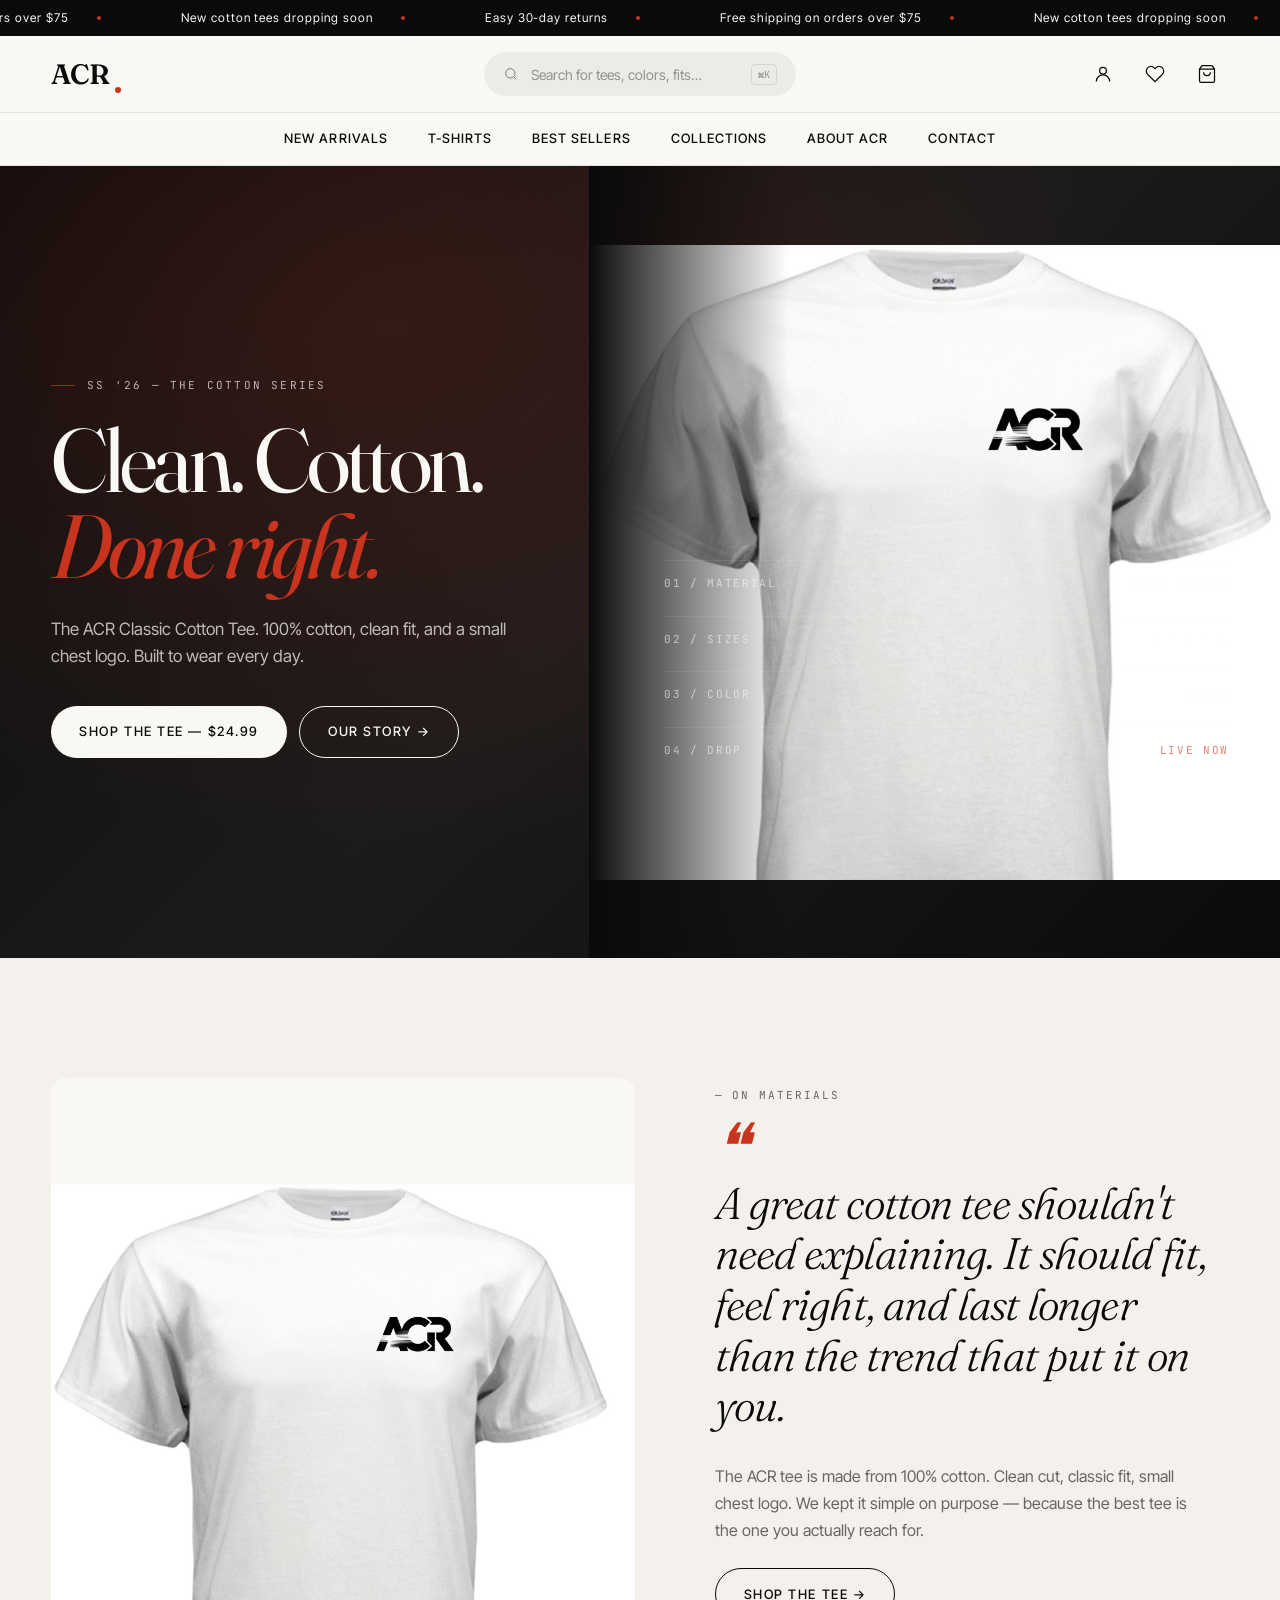
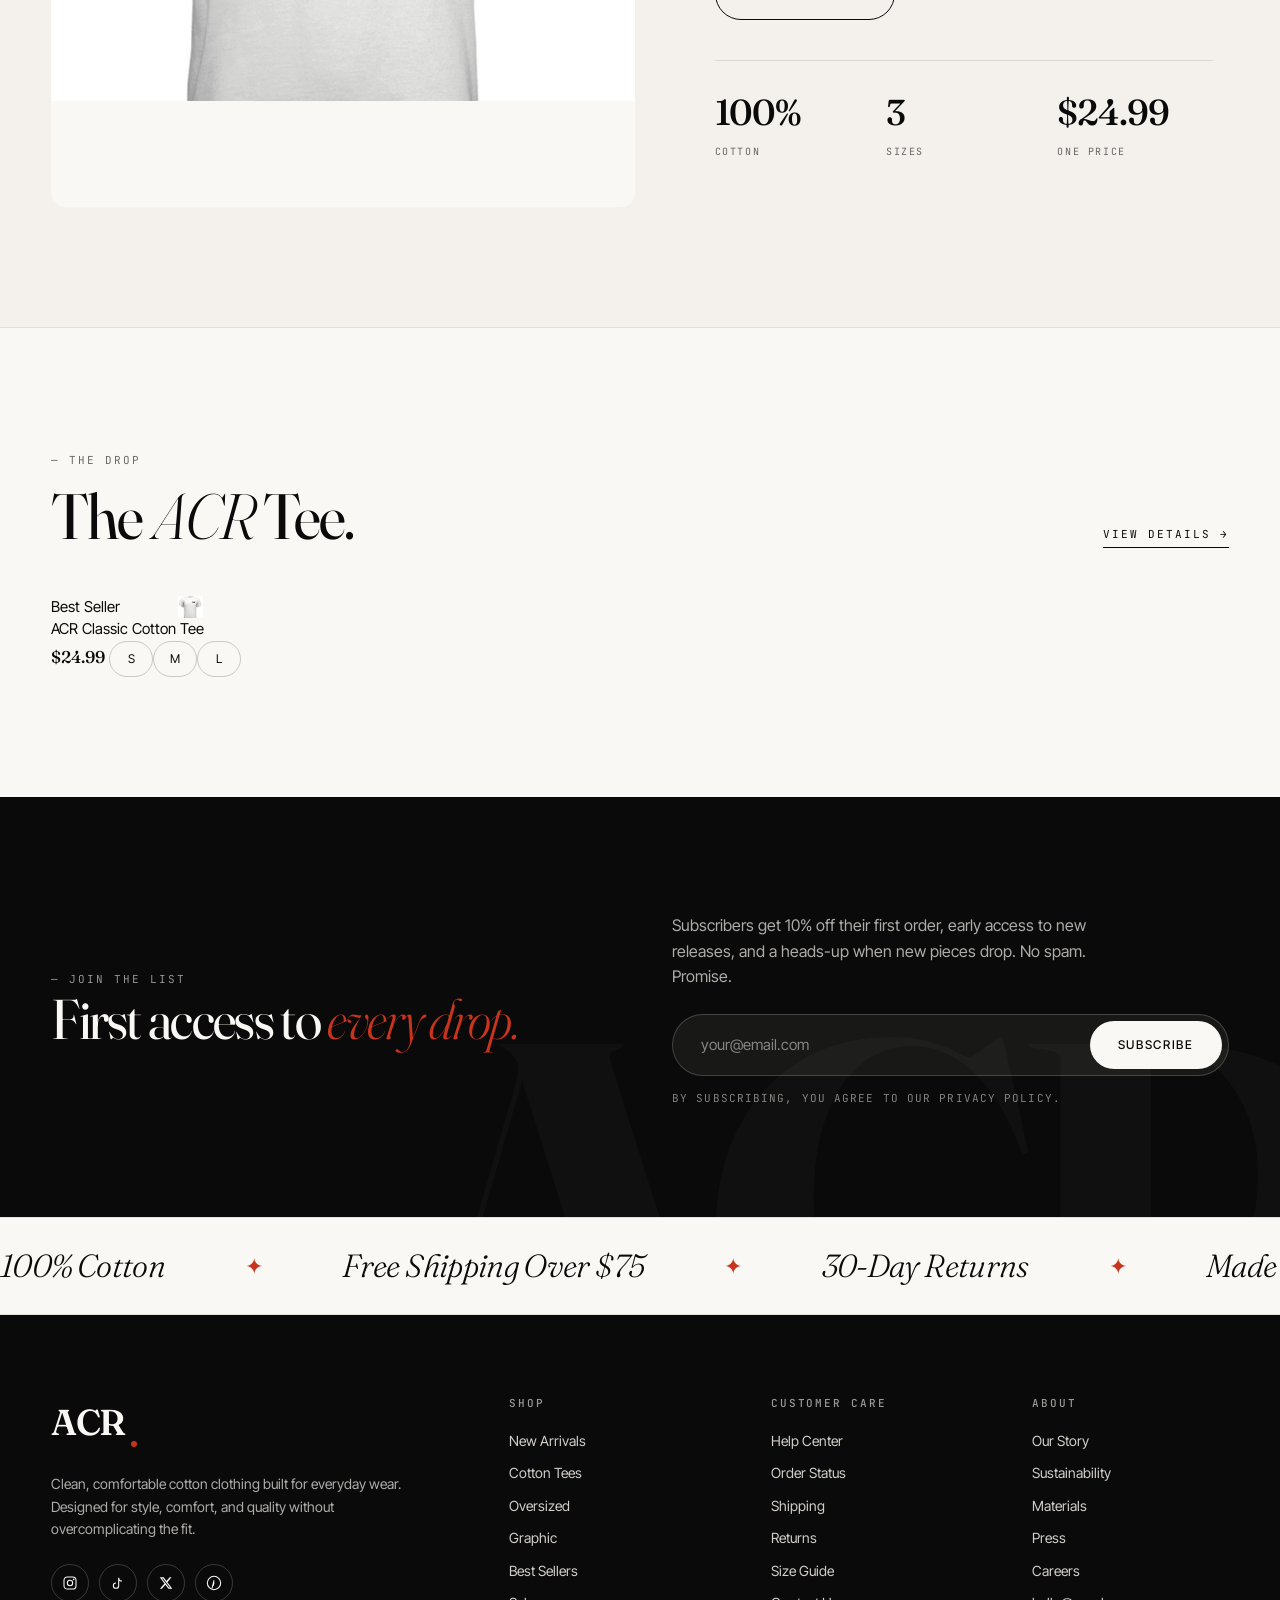
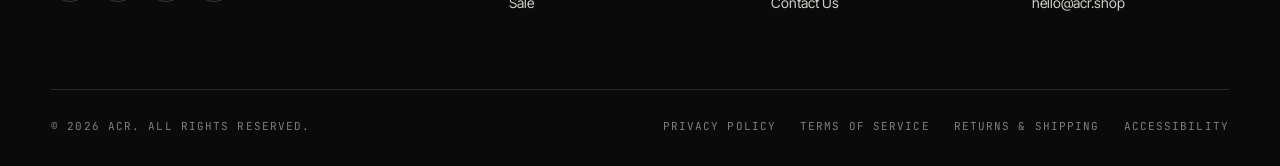
==== commit 6613bbd8: "Fix Shopify Buy Button rendering" ====
--- a/index.html
+++ b/index.html
@@ -14,7 +14,7 @@
   <!-- ============== HERO ============== -->
   <section class="hero">
     <div class="hero-bg"></div>
-    <div class="hero-figure" style="background-image: url('assets/tee-model-front.jpg'); background-size: cover; background-repeat: no-repeat; background-position: center right;"></div>
+    <div class="hero-figure" style="background-image: url('assets/tee-main.png'); background-size: contain; background-repeat: no-repeat; background-position: center right;"></div>
     <div class="container hero-inner">
       <div class="hero-content">
         <div class="hero-eyebrow">SS '26 — The Cotton Series</div>
@@ -50,7 +50,7 @@
   <!-- ============== EDITORIAL SPLIT ============== -->
   <section class="edit-split">
     <div class="container edit-split-grid reveal">
-      <div class="edit-image" style="background-image: url('assets/tee-model-front.jpg'); background-size: cover; background-position: center top; background-color:#faf8f4;"></div>
+      <div class="edit-image" style="background-image: url('assets/tee-main.png'); background-size: contain; background-repeat: no-repeat; background-color: #faf8f4;"></div>
       <div class="edit-content">
         <span class="eyebrow">— On materials</span>
         <p class="edit-quote">A great cotton tee shouldn't need explaining. It should fit, feel right, and last longer than the trend that put it on you.</p>
--- a/css/styles.css
+++ b/css/styles.css
@@ -1898,516 +1898,3 @@
   .summary-card { padding: 24px; }
   .icon-btn:not(.cart-trigger):not(.menu-toggle) { display: none; }
 }
-
-/* ==========================================================================
-   PRODUCT PAGE (PDP) — additional styles
-   ========================================================================== */
-.pdp-grid {
-  display: grid;
-  grid-template-columns: 1.1fr 1fr;
-  gap: 80px;
-  align-items: start;
-  max-width: 1280px;
-  margin: 0 auto;
-}
-.pdp-gallery {
-  position: sticky;
-  top: calc(var(--header-h) + 40px);
-}
-.pdp-main-img {
-  aspect-ratio: 1 / 1;
-  width: 100%;
-  border-radius: 4px;
-  background-color: #faf8f4;
-  background-size: cover;
-  background-position: center top;
-  background-repeat: no-repeat;
-}
-.pdp-desc {
-  font-size: 16px;
-  line-height: 1.6;
-  color: var(--ink-60);
-  margin: 24px 0 32px;
-}
-.pdp-label {
-  font-family: var(--font-mono);
-  font-size: 11px;
-  letter-spacing: 0.16em;
-  text-transform: uppercase;
-  color: var(--ink-60);
-  margin-bottom: 14px;
-  display: flex;
-  justify-content: space-between;
-  align-items: center;
-}
-.pdp-label strong { color: var(--ink); font-weight: 500; }
-.pdp-size-help {
-  cursor: pointer;
-  border-bottom: 1px solid var(--ink-20);
-  padding-bottom: 1px;
-  text-transform: none;
-  letter-spacing: 0.05em;
-}
-
-/* Color swatches */
-.color-swatches { display: flex; gap: 10px; }
-.color-swatch {
-  width: 36px; height: 36px;
-  border-radius: 50%;
-  border: 1px solid var(--ink-20);
-  background: #fff;
-  cursor: pointer;
-  padding: 0;
-  position: relative;
-  transition: transform 0.15s ease;
-}
-.color-swatch:hover { transform: scale(1.06); }
-.color-swatch.active::after {
-  content: '';
-  position: absolute;
-  inset: -4px;
-  border: 1px solid var(--ink);
-  border-radius: 50%;
-}
-
-/* Size buttons */
-.size-options { display: flex; gap: 10px; flex-wrap: wrap; }
-.size-btn {
-  min-width: 56px;
-  height: 48px;
-  padding: 0 16px;
-  background: #fff;
-  border: 1px solid var(--ink-20);
-  font-family: var(--font-body);
-  font-size: 14px;
-  font-weight: 500;
-  letter-spacing: 0.04em;
-  cursor: pointer;
-  transition: all 0.15s ease;
-  border-radius: 2px;
-}
-.size-btn:hover { border-color: var(--ink); }
-.size-btn.active {
-  background: var(--ink);
-  color: var(--paper);
-  border-color: var(--ink);
-}
-
-/* Qty control */
-.pdp-qty-row { margin-bottom: 24px; }
-.qty-control {
-  display: inline-flex;
-  align-items: center;
-  border: 1px solid var(--ink-20);
-  border-radius: 2px;
-  height: 48px;
-}
-.qty-control button {
-  width: 44px;
-  height: 100%;
-  border: none;
-  background: transparent;
-  font-size: 18px;
-  cursor: pointer;
-  color: var(--ink);
-}
-.qty-control button:hover { background: var(--bone); }
-.qty-control span {
-  min-width: 36px;
-  text-align: center;
-  font-weight: 500;
-  font-size: 15px;
-}
-
-/* PDP actions */
-.pdp-actions {
-  display: grid;
-  grid-template-columns: 1fr 1fr;
-  gap: 12px;
-  margin-bottom: 32px;
-}
-.btn-outline {
-  background: transparent;
-  color: var(--ink);
-  border: 1px solid var(--ink);
-}
-.btn-outline:hover {
-  background: var(--ink);
-  color: var(--paper);
-}
-
-/* Perks */
-.pdp-perks {
-  display: grid;
-  grid-template-columns: repeat(3, 1fr);
-  gap: 16px;
-  padding: 20px;
-  background: var(--bone);
-  border-radius: 4px;
-  margin-bottom: 32px;
-}
-.perk { display: flex; flex-direction: column; gap: 4px; }
-.perk strong {
-  font-size: 13px;
-  font-weight: 500;
-  color: var(--ink);
-}
-.perk span {
-  font-size: 12px;
-  color: var(--ink-60);
-  line-height: 1.4;
-}
-
-/* Accordions */
-.pdp-accordion {
-  border-top: 1px solid var(--ink-20);
-  padding: 18px 0;
-}
-.pdp-accordion:last-of-type { border-bottom: 1px solid var(--ink-20); }
-.pdp-accordion summary {
-  cursor: pointer;
-  font-family: var(--font-mono);
-  font-size: 11px;
-  letter-spacing: 0.16em;
-  text-transform: uppercase;
-  color: var(--ink);
-  list-style: none;
-  display: flex;
-  justify-content: space-between;
-  align-items: center;
-  font-weight: 500;
-}
-.pdp-accordion summary::-webkit-details-marker { display: none; }
-.pdp-accordion summary::after {
-  content: '+';
-  font-size: 18px;
-  color: var(--ink-60);
-  transition: transform 0.2s ease;
-}
-.pdp-accordion[open] summary::after { content: '−'; }
-.pdp-accordion ul {
-  margin: 16px 0 0;
-  padding-left: 18px;
-  font-size: 14px;
-  line-height: 1.7;
-  color: var(--ink-60);
-}
-.pdp-accordion ul li { margin-bottom: 4px; }
-
-/* PDP responsive */
-@media (max-width: 900px) {
-  .pdp-grid { grid-template-columns: 1fr; gap: 40px; }
-  .pdp-gallery { position: static; }
-  .pdp-perks { grid-template-columns: 1fr; }
-  .pdp-actions { grid-template-columns: 1fr; }
-}
-
-/* PDP Thumbnails */
-.pdp-thumbs {
-  display: grid;
-  grid-template-columns: repeat(3, 1fr);
-  gap: 10px;
-  margin-top: 12px;
-}
-.pdp-thumb {
-  aspect-ratio: 1 / 1;
-  background-color: #faf8f4;
-  background-size: cover;
-  background-repeat: no-repeat;
-  background-position: center top;
-  border: 1px solid var(--ink-20);
-  cursor: pointer;
-  padding: 0;
-  border-radius: 2px;
-  transition: border-color 0.15s ease;
-}
-.pdp-thumb:hover { border-color: var(--ink-60); }
-.pdp-thumb.active { border-color: var(--ink); border-width: 2px; }
-
-/* Product card body — name, price, sizes */
-.product-card-body {
-  display: flex;
-  flex-direction: column;
-  gap: 6px;
-  padding: 0 2px;
-}
-.product-card-name {
-  font-family: var(--font-body);
-  font-size: 15px;
-  font-weight: 500;
-  color: var(--ink);
-  text-decoration: none;
-  line-height: 1.3;
-}
-.product-card-name:hover { color: var(--accent); }
-.product-card-meta {
-  display: flex;
-  align-items: center;
-  justify-content: space-between;
-  gap: 12px;
-  margin-top: 2px;
-}
-.product-sizes {
-  display: flex;
-  gap: 6px;
-}
-.product-sizes .size-chip {
-  font-size: 10px;
-  padding: 3px 8px;
-  min-width: auto;
-  height: auto;
-}
-
-/* ==========================================================================
-   POLICY / LEGAL PAGES
-   ========================================================================== */
-.legal-page {
-  max-width: 760px;
-  margin: 0 auto;
-  padding: 80px 24px 120px;
-}
-.legal-eyebrow {
-  font-family: var(--font-mono);
-  font-size: 11px;
-  letter-spacing: 0.18em;
-  text-transform: uppercase;
-  color: var(--ink-60);
-  margin-bottom: 24px;
-}
-.legal-title {
-  font-family: var(--font-display);
-  font-size: clamp(40px, 5vw, 64px);
-  letter-spacing: -0.025em;
-  line-height: 1;
-  font-weight: 400;
-  margin-bottom: 12px;
-}
-.legal-updated {
-  font-family: var(--font-mono);
-  font-size: 11px;
-  letter-spacing: 0.1em;
-  color: var(--ink-60);
-  margin-bottom: 56px;
-}
-.legal-page h2 {
-  font-family: var(--font-display);
-  font-size: 26px;
-  font-weight: 400;
-  letter-spacing: -0.01em;
-  margin: 48px 0 16px;
-  color: var(--ink);
-}
-.legal-page h3 {
-  font-family: var(--font-body);
-  font-size: 16px;
-  font-weight: 500;
-  margin: 28px 0 10px;
-  color: var(--ink);
-}
-.legal-page p,
-.legal-page li {
-  font-size: 15px;
-  line-height: 1.75;
-  color: var(--ink-80, #2a2a2a);
-  margin-bottom: 14px;
-}
-.legal-page ul {
-  padding-left: 24px;
-  margin-bottom: 20px;
-}
-.legal-page a {
-  color: var(--accent);
-  text-decoration: underline;
-  text-underline-offset: 3px;
-}
-.legal-page strong { font-weight: 600; color: var(--ink); }
-
-/* ==========================================================================
-   FAQ PAGE
-   ========================================================================== */
-.faq-page {
-  max-width: 880px;
-  margin: 0 auto;
-  padding: 80px 24px 120px;
-}
-.faq-list {
-  margin-top: 56px;
-}
-.faq-item {
-  border-top: 1px solid var(--ink-20);
-  padding: 0;
-}
-.faq-item:last-child { border-bottom: 1px solid var(--ink-20); }
-.faq-item summary {
-  cursor: pointer;
-  list-style: none;
-  padding: 24px 0;
-  font-size: 17px;
-  font-weight: 500;
-  color: var(--ink);
-  display: flex;
-  justify-content: space-between;
-  align-items: center;
-  gap: 16px;
-}
-.faq-item summary::-webkit-details-marker { display: none; }
-.faq-item summary::after {
-  content: '+';
-  font-size: 22px;
-  color: var(--ink-60);
-  flex: none;
-  transition: transform 0.2s ease;
-}
-.faq-item[open] summary::after { content: '−'; }
-.faq-item .answer {
-  padding: 0 0 24px;
-  font-size: 15px;
-  line-height: 1.7;
-  color: var(--ink-60);
-  max-width: 720px;
-}
-
-/* Size guide table */
-.size-table {
-  width: 100%;
-  border-collapse: collapse;
-  margin: 16px 0 24px;
-  font-size: 14px;
-}
-.size-table th, .size-table td {
-  padding: 12px 16px;
-  text-align: left;
-  border-bottom: 1px solid var(--ink-20);
-}
-.size-table th {
-  font-family: var(--font-mono);
-  font-size: 11px;
-  letter-spacing: 0.14em;
-  text-transform: uppercase;
-  color: var(--ink-60);
-  font-weight: 500;
-}
-
-/* ==========================================================================
-   THANK YOU PAGE
-   ========================================================================== */
-.thankyou-page {
-  max-width: 720px;
-  margin: 0 auto;
-  padding: 100px 24px;
-  text-align: center;
-}
-.thankyou-icon {
-  width: 64px;
-  height: 64px;
-  margin: 0 auto 32px;
-  border-radius: 50%;
-  background: var(--ink);
-  color: var(--paper);
-  display: flex;
-  align-items: center;
-  justify-content: center;
-}
-.thankyou-title {
-  font-family: var(--font-display);
-  font-size: clamp(40px, 6vw, 72px);
-  letter-spacing: -0.03em;
-  line-height: 1;
-  font-weight: 400;
-  margin-bottom: 20px;
-}
-.thankyou-sub {
-  font-size: 17px;
-  line-height: 1.6;
-  color: var(--ink-60);
-  max-width: 480px;
-  margin: 0 auto 48px;
-}
-.thankyou-card {
-  background: var(--bone);
-  padding: 32px;
-  border-radius: 8px;
-  text-align: left;
-  margin-bottom: 32px;
-}
-.thankyou-card-row {
-  display: flex;
-  justify-content: space-between;
-  padding: 10px 0;
-  font-size: 14px;
-  border-bottom: 1px solid var(--ink-20);
-}
-.thankyou-card-row:last-child { border: none; padding-bottom: 0; }
-.thankyou-card-row strong { font-weight: 500; }
-.thankyou-tiktok {
-  display: inline-flex;
-  align-items: center;
-  gap: 10px;
-  padding: 14px 24px;
-  background: var(--ink);
-  color: var(--paper);
-  border-radius: 999px;
-  text-decoration: none;
-  font-size: 14px;
-  letter-spacing: 0.04em;
-  margin-top: 16px;
-}
-.thankyou-tiktok:hover { background: var(--accent); }
-
-/* ==========================================================================
-   DARK MODE
-   ========================================================================== */
-html.dark {
-  --paper: #0a0a0a;
-  --bone: #161616;
-  --ink: #f4f1ec;
-  --ink-60: rgba(244, 241, 236, 0.65);
-  --ink-20: rgba(244, 241, 236, 0.18);
-  --ink-80: rgba(244, 241, 236, 0.85);
-}
-html.dark body { background: #0a0a0a; color: #f4f1ec; }
-html.dark .product-media,
-html.dark .pdp-main-img,
-html.dark .pdp-thumb,
-html.dark .about-image,
-html.dark .edit-image {
-  background-color: #1a1a1a;
-}
-html.dark .thankyou-card { background: #161616; }
-html.dark .pdp-perks { background: #161616; }
-html.dark .size-btn { background: transparent; color: #f4f1ec; border-color: rgba(244,241,236,0.25); }
-html.dark .size-btn:hover { border-color: #f4f1ec; }
-html.dark .size-btn.active { background: #f4f1ec; color: #0a0a0a; }
-html.dark .qty-control { border-color: rgba(244,241,236,0.25); }
-html.dark .qty-control button:hover { background: #161616; }
-html.dark .color-swatch { background: #fff; }
-html.dark .legal-page p, html.dark .legal-page li { color: rgba(244,241,236,0.8); }
-html.dark input,
-html.dark select,
-html.dark textarea {
-  background: #161616;
-  color: #f4f1ec;
-  border-color: rgba(244,241,236,0.2);
-}
-html.dark .newsletter-form input { background: #161616; color: #f4f1ec; }
-html.dark .promo input { background: #161616; color: #f4f1ec; border-color: rgba(244,241,236,0.2); }
-html.dark .summary-card { background: #161616; }
-html.dark .footer-bottom { border-color: rgba(244,241,236,0.1); }
-html.dark .pdp-accordion { border-color: rgba(244,241,236,0.18); }
-
-/* Theme toggle button polish */
-.theme-toggle { transition: opacity 0.2s ease; }
-.theme-toggle:hover { opacity: 0.7; }
-
-/* ==========================================================================
-   SHOPIFY BUY BUTTON — container styling
-   ========================================================================== */
-#acr-shopify-buy-btn { width: 100%; }
-#acr-shopify-buy-btn iframe { width: 100% !important; }
-.shopify-buy__option-select-wrapper {
-  margin-bottom: 16px !important;
-}
-.shopify-buy__btn {
-  width: 100% !important;
-  border: none !important;
-}
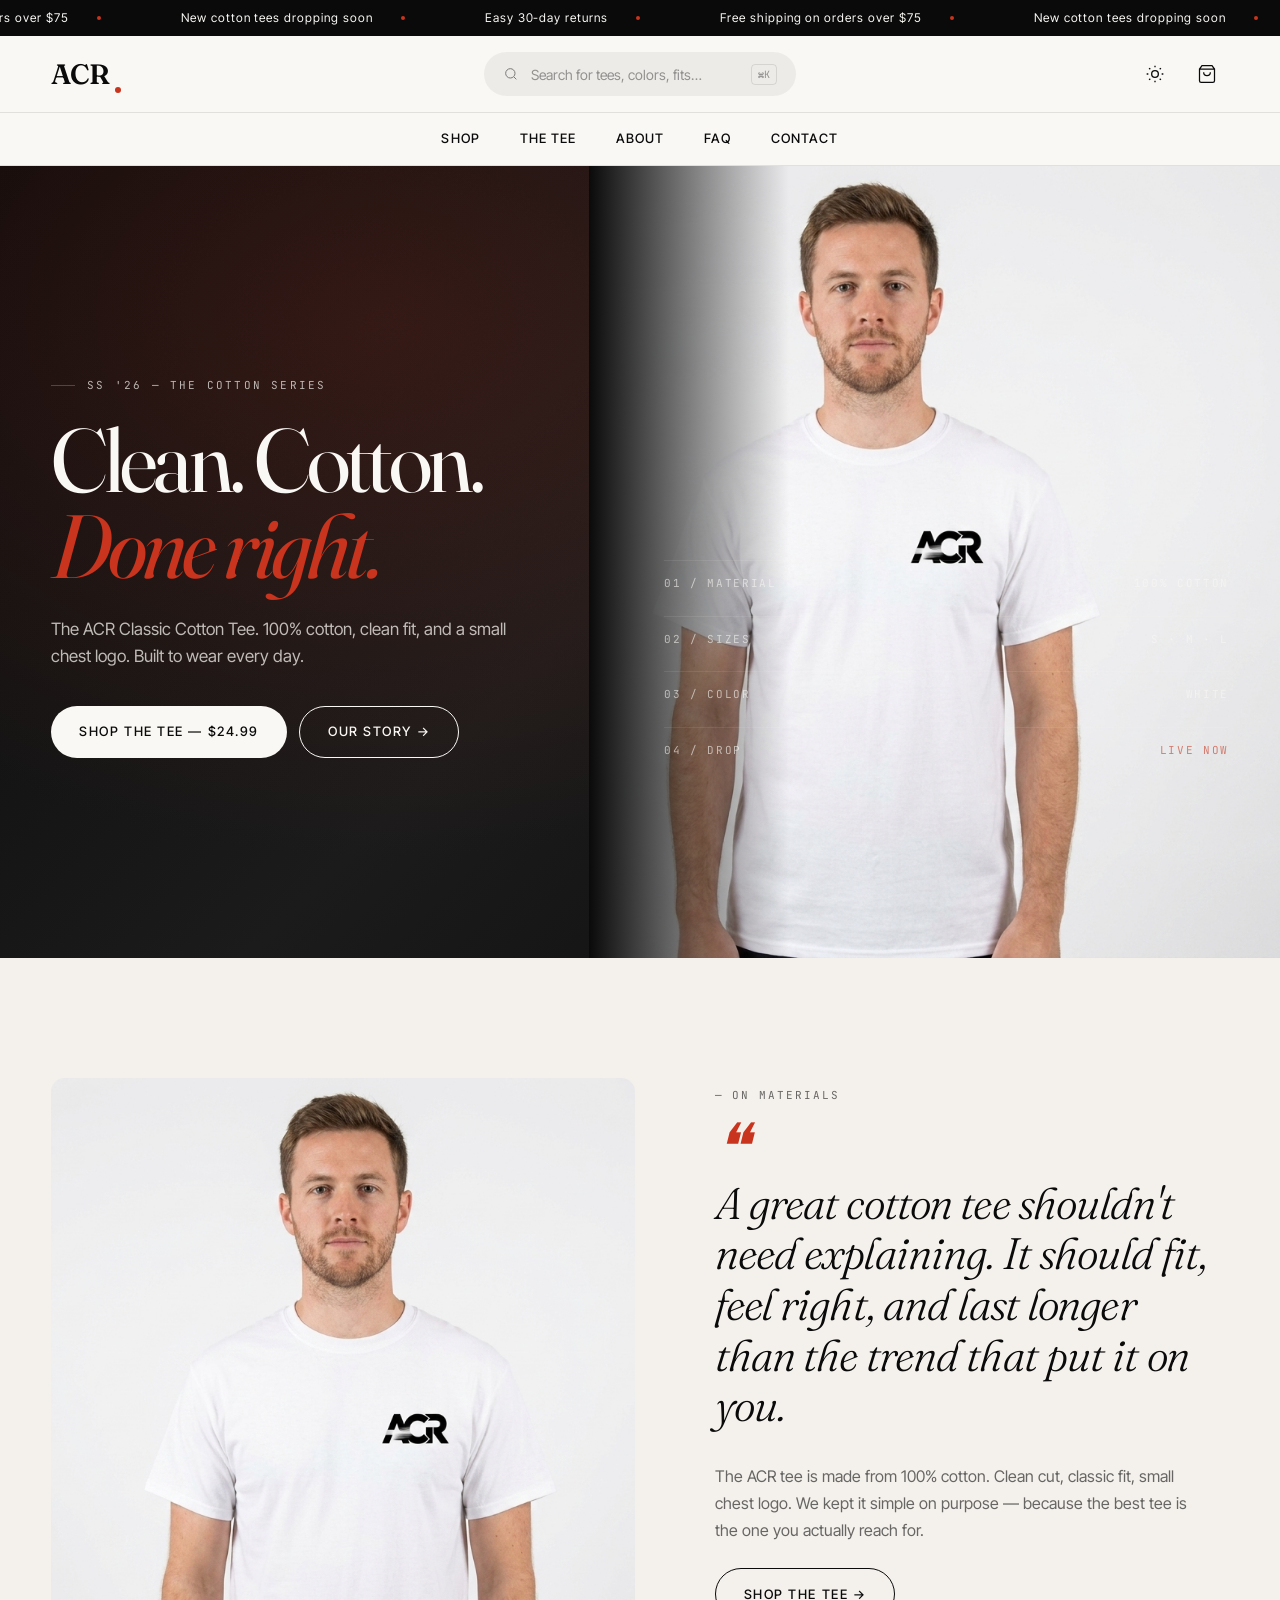
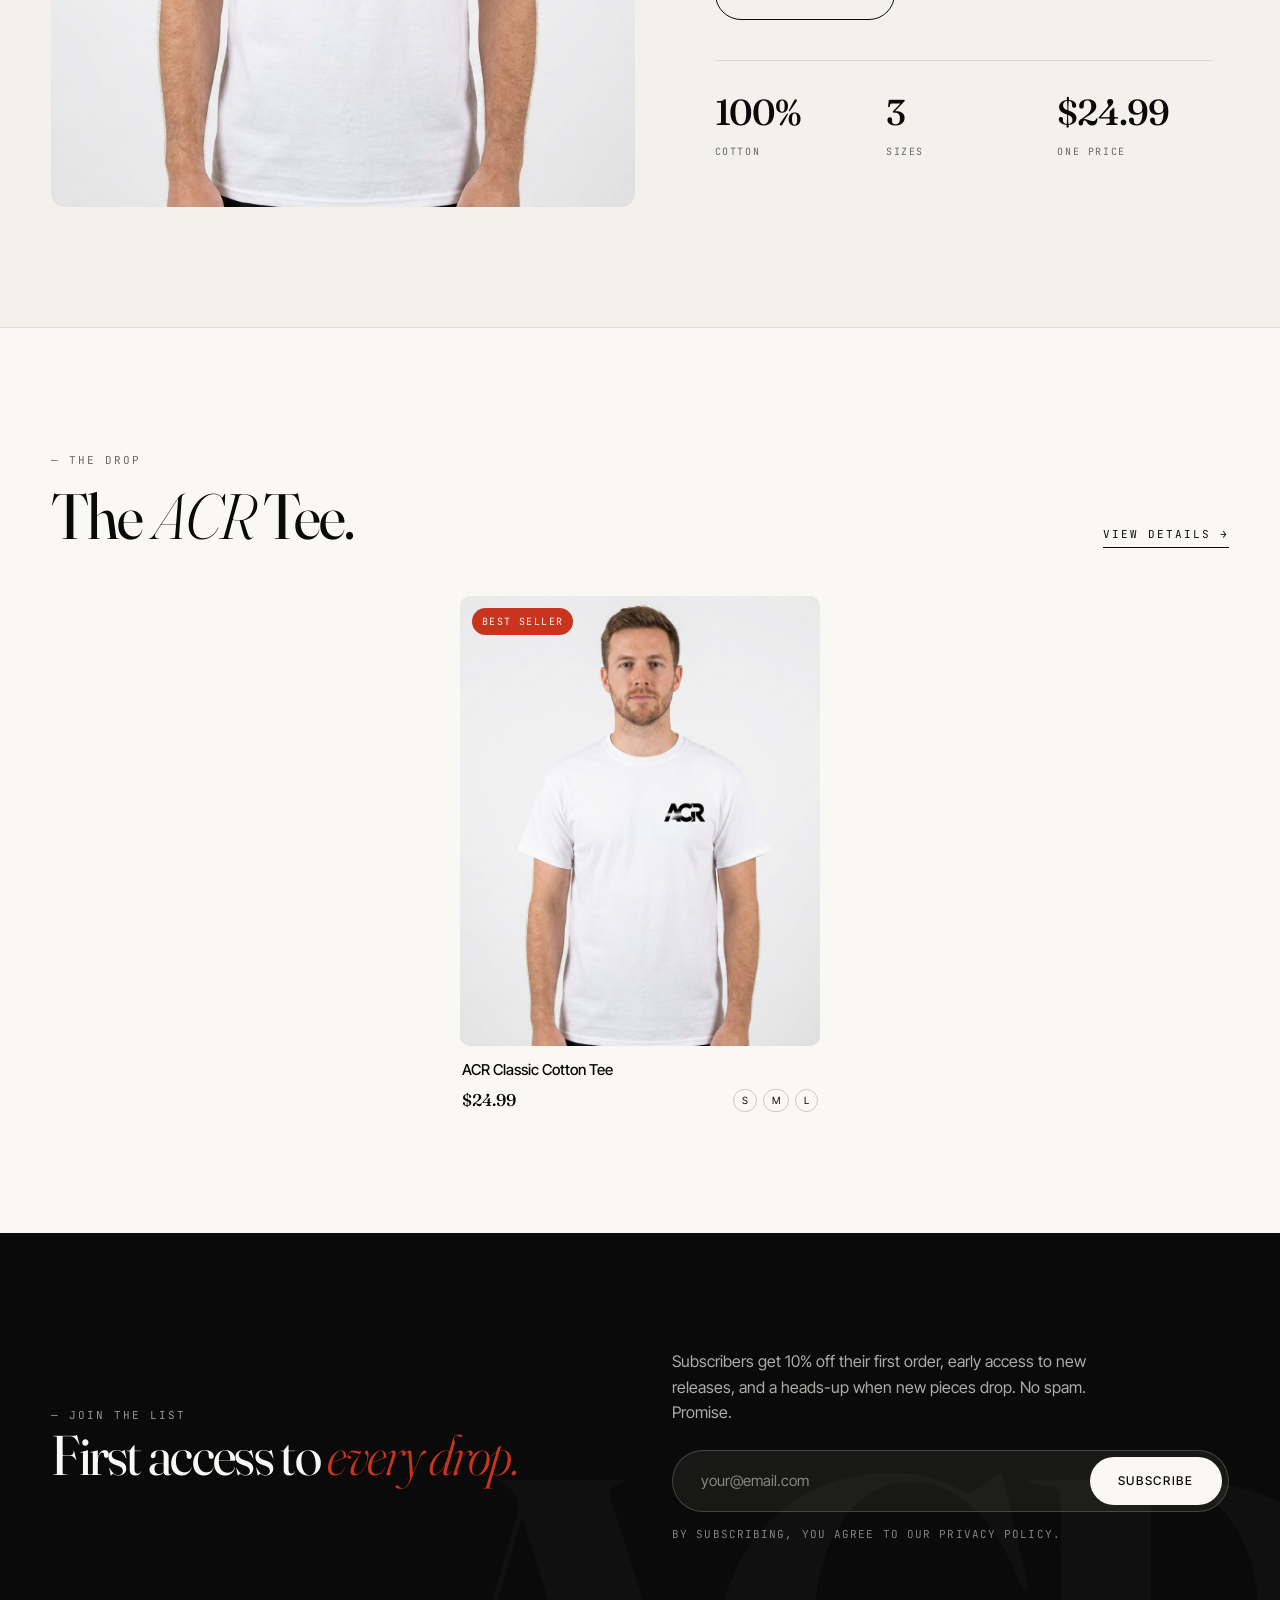
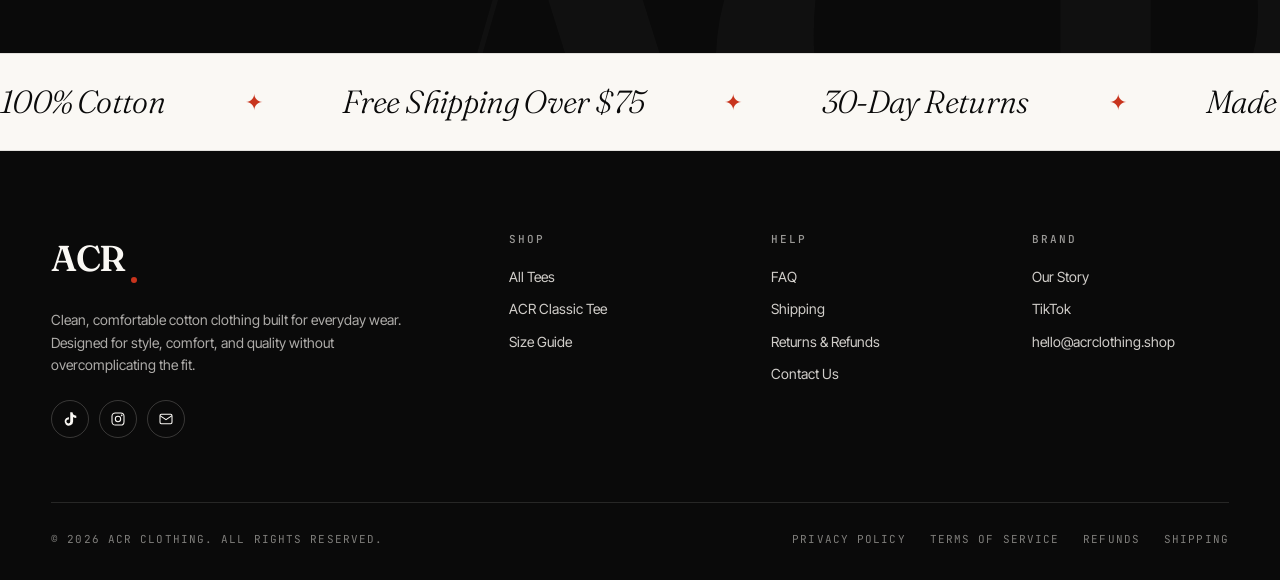
==== commit 51d75d00: "Fix single-product card layout" ====
--- a/index.html
+++ b/index.html
@@ -14,7 +14,7 @@
   <!-- ============== HERO ============== -->
   <section class="hero">
     <div class="hero-bg"></div>
-    <div class="hero-figure" style="background-image: url('assets/tee-main.png'); background-size: contain; background-repeat: no-repeat; background-position: center right;"></div>
+    <div class="hero-figure" style="background-image: url('assets/tee-model-front.jpg'); background-size: cover; background-repeat: no-repeat; background-position: center right;"></div>
     <div class="container hero-inner">
       <div class="hero-content">
         <div class="hero-eyebrow">SS '26 — The Cotton Series</div>
@@ -50,7 +50,7 @@
   <!-- ============== EDITORIAL SPLIT ============== -->
   <section class="edit-split">
     <div class="container edit-split-grid reveal">
-      <div class="edit-image" style="background-image: url('assets/tee-main.png'); background-size: contain; background-repeat: no-repeat; background-color: #faf8f4;"></div>
+      <div class="edit-image" style="background-image: url('assets/tee-model-front.jpg'); background-size: cover; background-position: center top; background-color:#faf8f4;"></div>
       <div class="edit-content">
         <span class="eyebrow">— On materials</span>
         <p class="edit-quote">A great cotton tee shouldn't need explaining. It should fit, feel right, and last longer than the trend that put it on you.</p>
@@ -90,7 +90,7 @@
         <a href="product.html" class="section-link">View Details →</a>
       </div>
 
-      <div class="product-grid reveal" id="best-sellers"></div>
+      <div class="product-grid reveal" id="best-sellers" style="grid-template-columns: minmax(280px, 360px); justify-content: center; max-width: 360px; margin: 0 auto;"></div>
     </div>
   </section>
 
--- a/css/styles.css
+++ b/css/styles.css
@@ -1898,3 +1898,520 @@
   .summary-card { padding: 24px; }
   .icon-btn:not(.cart-trigger):not(.menu-toggle) { display: none; }
 }
+
+/* ==========================================================================
+   PRODUCT PAGE (PDP) — additional styles
+   ========================================================================== */
+.pdp-grid {
+  display: grid;
+  grid-template-columns: 1.1fr 1fr;
+  gap: 80px;
+  align-items: start;
+  max-width: 1280px;
+  margin: 0 auto;
+}
+.pdp-gallery {
+  position: sticky;
+  top: calc(var(--header-h) + 40px);
+}
+.pdp-main-img {
+  aspect-ratio: 1 / 1;
+  width: 100%;
+  border-radius: 4px;
+  background-color: #faf8f4;
+  background-size: cover;
+  background-position: center top;
+  background-repeat: no-repeat;
+}
+.pdp-desc {
+  font-size: 16px;
+  line-height: 1.6;
+  color: var(--ink-60);
+  margin: 24px 0 32px;
+}
+.pdp-label {
+  font-family: var(--font-mono);
+  font-size: 11px;
+  letter-spacing: 0.16em;
+  text-transform: uppercase;
+  color: var(--ink-60);
+  margin-bottom: 14px;
+  display: flex;
+  justify-content: space-between;
+  align-items: center;
+}
+.pdp-label strong { color: var(--ink); font-weight: 500; }
+.pdp-size-help {
+  cursor: pointer;
+  border-bottom: 1px solid var(--ink-20);
+  padding-bottom: 1px;
+  text-transform: none;
+  letter-spacing: 0.05em;
+}
+
+/* Color swatches */
+.color-swatches { display: flex; gap: 10px; }
+.color-swatch {
+  width: 36px; height: 36px;
+  border-radius: 50%;
+  border: 1px solid var(--ink-20);
+  background: #fff;
+  cursor: pointer;
+  padding: 0;
+  position: relative;
+  transition: transform 0.15s ease;
+}
+.color-swatch:hover { transform: scale(1.06); }
+.color-swatch.active::after {
+  content: '';
+  position: absolute;
+  inset: -4px;
+  border: 1px solid var(--ink);
+  border-radius: 50%;
+}
+
+/* Size buttons */
+.size-options { display: flex; gap: 10px; flex-wrap: wrap; }
+.size-btn {
+  min-width: 56px;
+  height: 48px;
+  padding: 0 16px;
+  background: #fff;
+  border: 1px solid var(--ink-20);
+  font-family: var(--font-body);
+  font-size: 14px;
+  font-weight: 500;
+  letter-spacing: 0.04em;
+  cursor: pointer;
+  transition: all 0.15s ease;
+  border-radius: 2px;
+}
+.size-btn:hover { border-color: var(--ink); }
+.size-btn.active {
+  background: var(--ink);
+  color: var(--paper);
+  border-color: var(--ink);
+}
+
+/* Qty control */
+.pdp-qty-row { margin-bottom: 24px; }
+.qty-control {
+  display: inline-flex;
+  align-items: center;
+  border: 1px solid var(--ink-20);
+  border-radius: 2px;
+  height: 48px;
+}
+.qty-control button {
+  width: 44px;
+  height: 100%;
+  border: none;
+  background: transparent;
+  font-size: 18px;
+  cursor: pointer;
+  color: var(--ink);
+}
+.qty-control button:hover { background: var(--bone); }
+.qty-control span {
+  min-width: 36px;
+  text-align: center;
+  font-weight: 500;
+  font-size: 15px;
+}
+
+/* PDP actions */
+.pdp-actions {
+  display: grid;
+  grid-template-columns: 1fr 1fr;
+  gap: 12px;
+  margin-bottom: 32px;
+}
+.btn-outline {
+  background: transparent;
+  color: var(--ink);
+  border: 1px solid var(--ink);
+}
+.btn-outline:hover {
+  background: var(--ink);
+  color: var(--paper);
+}
+
+/* Perks */
+.pdp-perks {
+  display: grid;
+  grid-template-columns: repeat(3, 1fr);
+  gap: 16px;
+  padding: 20px;
+  background: var(--bone);
+  border-radius: 4px;
+  margin-bottom: 32px;
+}
+.perk { display: flex; flex-direction: column; gap: 4px; }
+.perk strong {
+  font-size: 13px;
+  font-weight: 500;
+  color: var(--ink);
+}
+.perk span {
+  font-size: 12px;
+  color: var(--ink-60);
+  line-height: 1.4;
+}
+
+/* Accordions */
+.pdp-accordion {
+  border-top: 1px solid var(--ink-20);
+  padding: 18px 0;
+}
+.pdp-accordion:last-of-type { border-bottom: 1px solid var(--ink-20); }
+.pdp-accordion summary {
+  cursor: pointer;
+  font-family: var(--font-mono);
+  font-size: 11px;
+  letter-spacing: 0.16em;
+  text-transform: uppercase;
+  color: var(--ink);
+  list-style: none;
+  display: flex;
+  justify-content: space-between;
+  align-items: center;
+  font-weight: 500;
+}
+.pdp-accordion summary::-webkit-details-marker { display: none; }
+.pdp-accordion summary::after {
+  content: '+';
+  font-size: 18px;
+  color: var(--ink-60);
+  transition: transform 0.2s ease;
+}
+.pdp-accordion[open] summary::after { content: '−'; }
+.pdp-accordion ul {
+  margin: 16px 0 0;
+  padding-left: 18px;
+  font-size: 14px;
+  line-height: 1.7;
+  color: var(--ink-60);
+}
+.pdp-accordion ul li { margin-bottom: 4px; }
+
+/* PDP responsive */
+@media (max-width: 900px) {
+  .pdp-grid { grid-template-columns: 1fr; gap: 40px; }
+  .pdp-gallery { position: static; }
+  .pdp-perks { grid-template-columns: 1fr; }
+  .pdp-actions { grid-template-columns: 1fr; }
+}
+
+/* PDP Thumbnails */
+.pdp-thumbs {
+  display: grid;
+  grid-template-columns: repeat(3, 1fr);
+  gap: 10px;
+  margin-top: 12px;
+}
+.pdp-thumb {
+  aspect-ratio: 1 / 1;
+  background-color: #faf8f4;
+  background-size: cover;
+  background-repeat: no-repeat;
+  background-position: center top;
+  border: 1px solid var(--ink-20);
+  cursor: pointer;
+  padding: 0;
+  border-radius: 2px;
+  transition: border-color 0.15s ease;
+}
+.pdp-thumb:hover { border-color: var(--ink-60); }
+.pdp-thumb.active { border-color: var(--ink); border-width: 2px; }
+
+/* Product card body — name, price, sizes */
+.product-card-body {
+  display: flex;
+  flex-direction: column;
+  gap: 6px;
+  padding: 0 2px;
+}
+.product-card-name {
+  font-family: var(--font-body);
+  font-size: 15px;
+  font-weight: 500;
+  color: var(--ink);
+  text-decoration: none;
+  line-height: 1.3;
+}
+.product-card-name:hover { color: var(--accent); }
+.product-card-meta {
+  display: flex;
+  align-items: center;
+  justify-content: space-between;
+  gap: 12px;
+  margin-top: 2px;
+}
+.product-sizes {
+  display: flex;
+  gap: 6px;
+}
+.product-sizes .size-chip {
+  font-size: 10px;
+  padding: 3px 8px;
+  min-width: auto;
+  height: auto;
+}
+
+/* ==========================================================================
+   POLICY / LEGAL PAGES
+   ========================================================================== */
+.legal-page {
+  max-width: 760px;
+  margin: 0 auto;
+  padding: 80px 24px 120px;
+}
+.legal-eyebrow {
+  font-family: var(--font-mono);
+  font-size: 11px;
+  letter-spacing: 0.18em;
+  text-transform: uppercase;
+  color: var(--ink-60);
+  margin-bottom: 24px;
+}
+.legal-title {
+  font-family: var(--font-display);
+  font-size: clamp(40px, 5vw, 64px);
+  letter-spacing: -0.025em;
+  line-height: 1;
+  font-weight: 400;
+  margin-bottom: 12px;
+}
+.legal-updated {
+  font-family: var(--font-mono);
+  font-size: 11px;
+  letter-spacing: 0.1em;
+  color: var(--ink-60);
+  margin-bottom: 56px;
+}
+.legal-page h2 {
+  font-family: var(--font-display);
+  font-size: 26px;
+  font-weight: 400;
+  letter-spacing: -0.01em;
+  margin: 48px 0 16px;
+  color: var(--ink);
+}
+.legal-page h3 {
+  font-family: var(--font-body);
+  font-size: 16px;
+  font-weight: 500;
+  margin: 28px 0 10px;
+  color: var(--ink);
+}
+.legal-page p,
+.legal-page li {
+  font-size: 15px;
+  line-height: 1.75;
+  color: var(--ink-80, #2a2a2a);
+  margin-bottom: 14px;
+}
+.legal-page ul {
+  padding-left: 24px;
+  margin-bottom: 20px;
+}
+.legal-page a {
+  color: var(--accent);
+  text-decoration: underline;
+  text-underline-offset: 3px;
+}
+.legal-page strong { font-weight: 600; color: var(--ink); }
+
+/* ==========================================================================
+   FAQ PAGE
+   ========================================================================== */
+.faq-page {
+  max-width: 880px;
+  margin: 0 auto;
+  padding: 80px 24px 120px;
+}
+.faq-list {
+  margin-top: 56px;
+}
+.faq-item {
+  border-top: 1px solid var(--ink-20);
+  padding: 0;
+}
+.faq-item:last-child { border-bottom: 1px solid var(--ink-20); }
+.faq-item summary {
+  cursor: pointer;
+  list-style: none;
+  padding: 24px 0;
+  font-size: 17px;
+  font-weight: 500;
+  color: var(--ink);
+  display: flex;
+  justify-content: space-between;
+  align-items: center;
+  gap: 16px;
+}
+.faq-item summary::-webkit-details-marker { display: none; }
+.faq-item summary::after {
+  content: '+';
+  font-size: 22px;
+  color: var(--ink-60);
+  flex: none;
+  transition: transform 0.2s ease;
+}
+.faq-item[open] summary::after { content: '−'; }
+.faq-item .answer {
+  padding: 0 0 24px;
+  font-size: 15px;
+  line-height: 1.7;
+  color: var(--ink-60);
+  max-width: 720px;
+}
+
+/* Size guide table */
+.size-table {
+  width: 100%;
+  border-collapse: collapse;
+  margin: 16px 0 24px;
+  font-size: 14px;
+}
+.size-table th, .size-table td {
+  padding: 12px 16px;
+  text-align: left;
+  border-bottom: 1px solid var(--ink-20);
+}
+.size-table th {
+  font-family: var(--font-mono);
+  font-size: 11px;
+  letter-spacing: 0.14em;
+  text-transform: uppercase;
+  color: var(--ink-60);
+  font-weight: 500;
+}
+
+/* ==========================================================================
+   THANK YOU PAGE
+   ========================================================================== */
+.thankyou-page {
+  max-width: 720px;
+  margin: 0 auto;
+  padding: 100px 24px;
+  text-align: center;
+}
+.thankyou-icon {
+  width: 64px;
+  height: 64px;
+  margin: 0 auto 32px;
+  border-radius: 50%;
+  background: var(--ink);
+  color: var(--paper);
+  display: flex;
+  align-items: center;
+  justify-content: center;
+}
+.thankyou-title {
+  font-family: var(--font-display);
+  font-size: clamp(40px, 6vw, 72px);
+  letter-spacing: -0.03em;
+  line-height: 1;
+  font-weight: 400;
+  margin-bottom: 20px;
+}
+.thankyou-sub {
+  font-size: 17px;
+  line-height: 1.6;
+  color: var(--ink-60);
+  max-width: 480px;
+  margin: 0 auto 48px;
+}
+.thankyou-card {
+  background: var(--bone);
+  padding: 32px;
+  border-radius: 8px;
+  text-align: left;
+  margin-bottom: 32px;
+}
+.thankyou-card-row {
+  display: flex;
+  justify-content: space-between;
+  padding: 10px 0;
+  font-size: 14px;
+  border-bottom: 1px solid var(--ink-20);
+}
+.thankyou-card-row:last-child { border: none; padding-bottom: 0; }
+.thankyou-card-row strong { font-weight: 500; }
+.thankyou-tiktok {
+  display: inline-flex;
+  align-items: center;
+  gap: 10px;
+  padding: 14px 24px;
+  background: var(--ink);
+  color: var(--paper);
+  border-radius: 999px;
+  text-decoration: none;
+  font-size: 14px;
+  letter-spacing: 0.04em;
+  margin-top: 16px;
+}
+.thankyou-tiktok:hover { background: var(--accent); }
+
+/* ==========================================================================
+   DARK MODE
+   ========================================================================== */
+html.dark {
+  --paper: #0a0a0a;
+  --bone: #161616;
+  --ink: #f4f1ec;
+  --ink-60: rgba(244, 241, 236, 0.65);
+  --ink-20: rgba(244, 241, 236, 0.18);
+  --ink-80: rgba(244, 241, 236, 0.85);
+}
+html.dark body { background: #0a0a0a; color: #f4f1ec; }
+html.dark .product-media,
+html.dark .pdp-main-img,
+html.dark .pdp-thumb,
+html.dark .about-image,
+html.dark .edit-image {
+  background-color: #1a1a1a;
+}
+html.dark .thankyou-card { background: #161616; }
+html.dark .pdp-perks { background: #161616; }
+html.dark .size-btn { background: transparent; color: #f4f1ec; border-color: rgba(244,241,236,0.25); }
+html.dark .size-btn:hover { border-color: #f4f1ec; }
+html.dark .size-btn.active { background: #f4f1ec; color: #0a0a0a; }
+html.dark .qty-control { border-color: rgba(244,241,236,0.25); }
+html.dark .qty-control button:hover { background: #161616; }
+html.dark .color-swatch { background: #fff; }
+html.dark .legal-page p, html.dark .legal-page li { color: rgba(244,241,236,0.8); }
+html.dark input,
+html.dark select,
+html.dark textarea {
+  background: #161616;
+  color: #f4f1ec;
+  border-color: rgba(244,241,236,0.2);
+}
+html.dark .newsletter-form input { background: #161616; color: #f4f1ec; }
+html.dark .promo input { background: #161616; color: #f4f1ec; border-color: rgba(244,241,236,0.2); }
+html.dark .summary-card { background: #161616; }
+html.dark .footer-bottom { border-color: rgba(244,241,236,0.1); }
+html.dark .pdp-accordion { border-color: rgba(244,241,236,0.18); }
+
+/* Theme toggle button polish */
+.theme-toggle { transition: opacity 0.2s ease; }
+.theme-toggle:hover { opacity: 0.7; }
+
+/* ==========================================================================
+   SHOPIFY BUY BUTTON — container styling
+   ========================================================================== */
+#acr-shopify-buy-btn {
+  width: 100%;
+  min-height: 140px;
+}
+#acr-shopify-buy-btn iframe {
+  width: 100% !important;
+  max-width: 100% !important;
+}
+.shopify-buy-frame {
+  width: 100% !important;
+}
+.shopify-buy__option-select-wrapper { margin-bottom: 16px !important; }
+.shopify-buy__btn { width: 100% !important; border: none !important; }
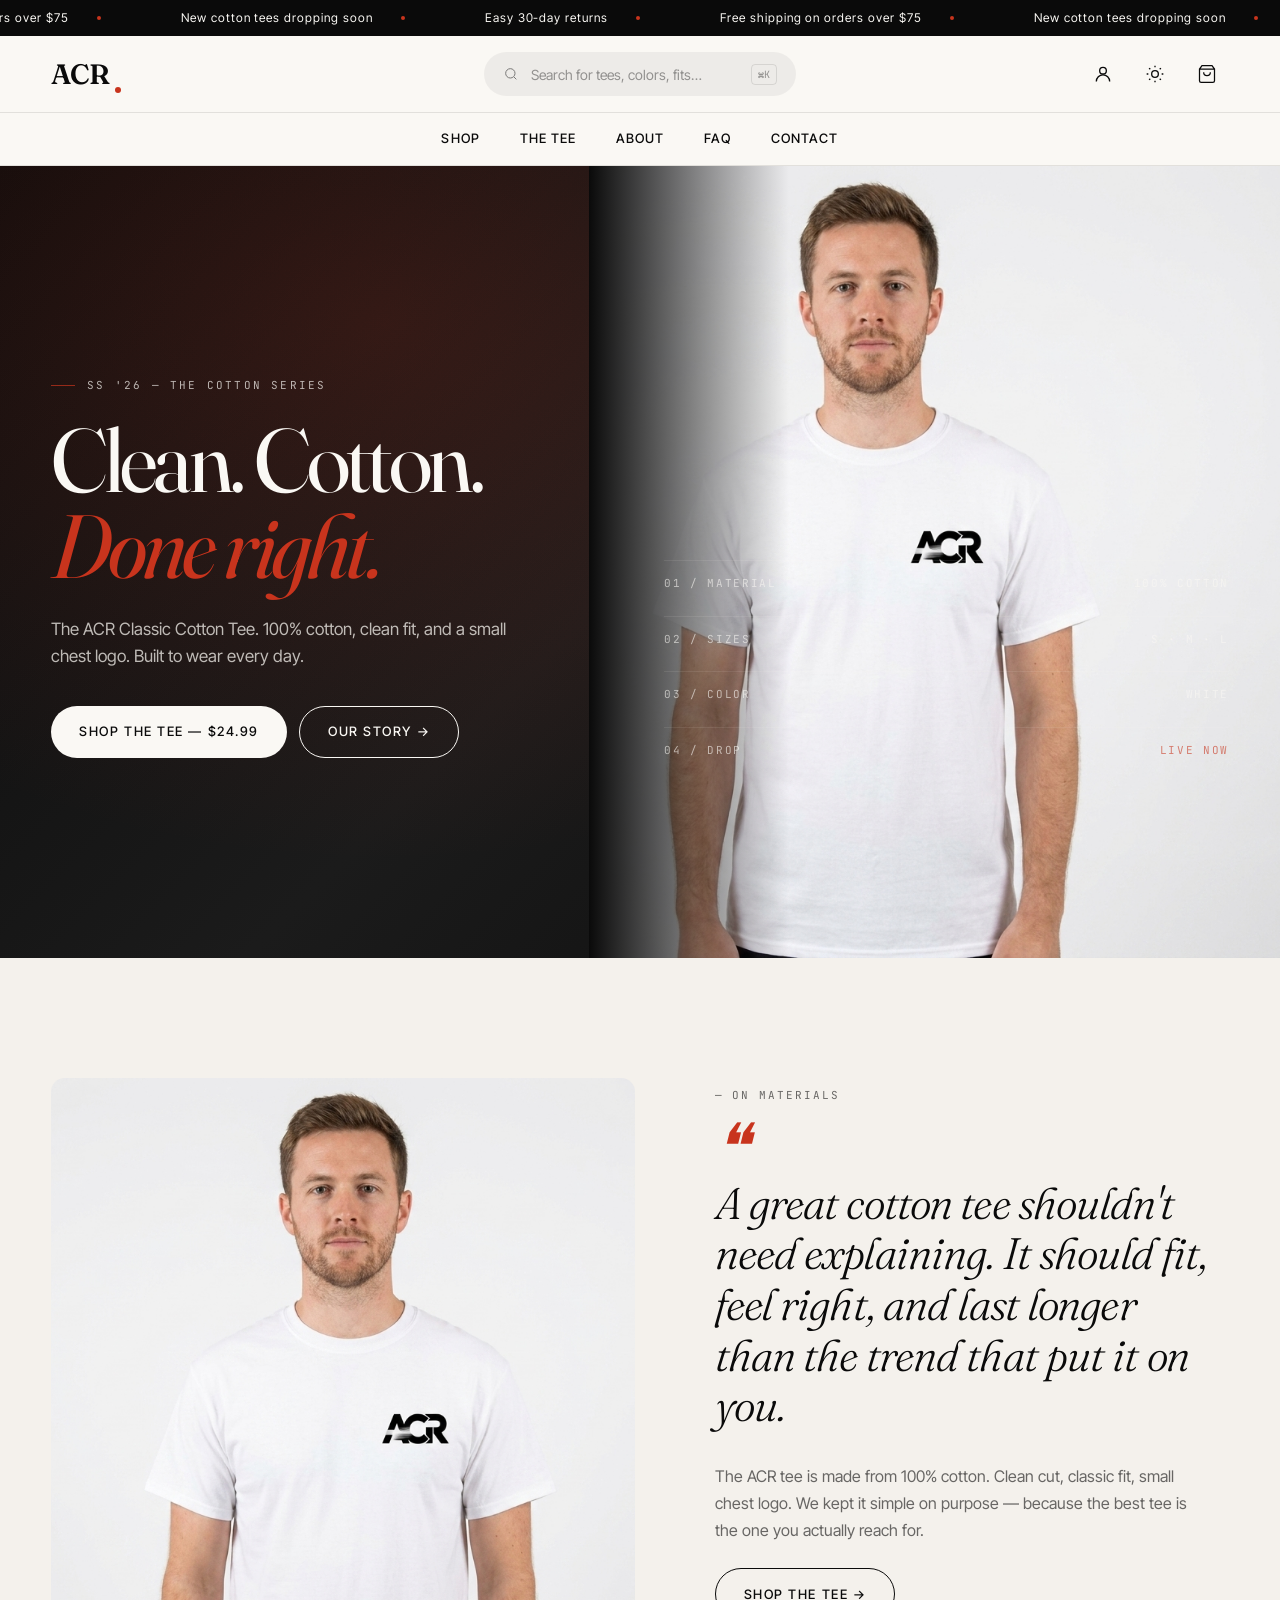
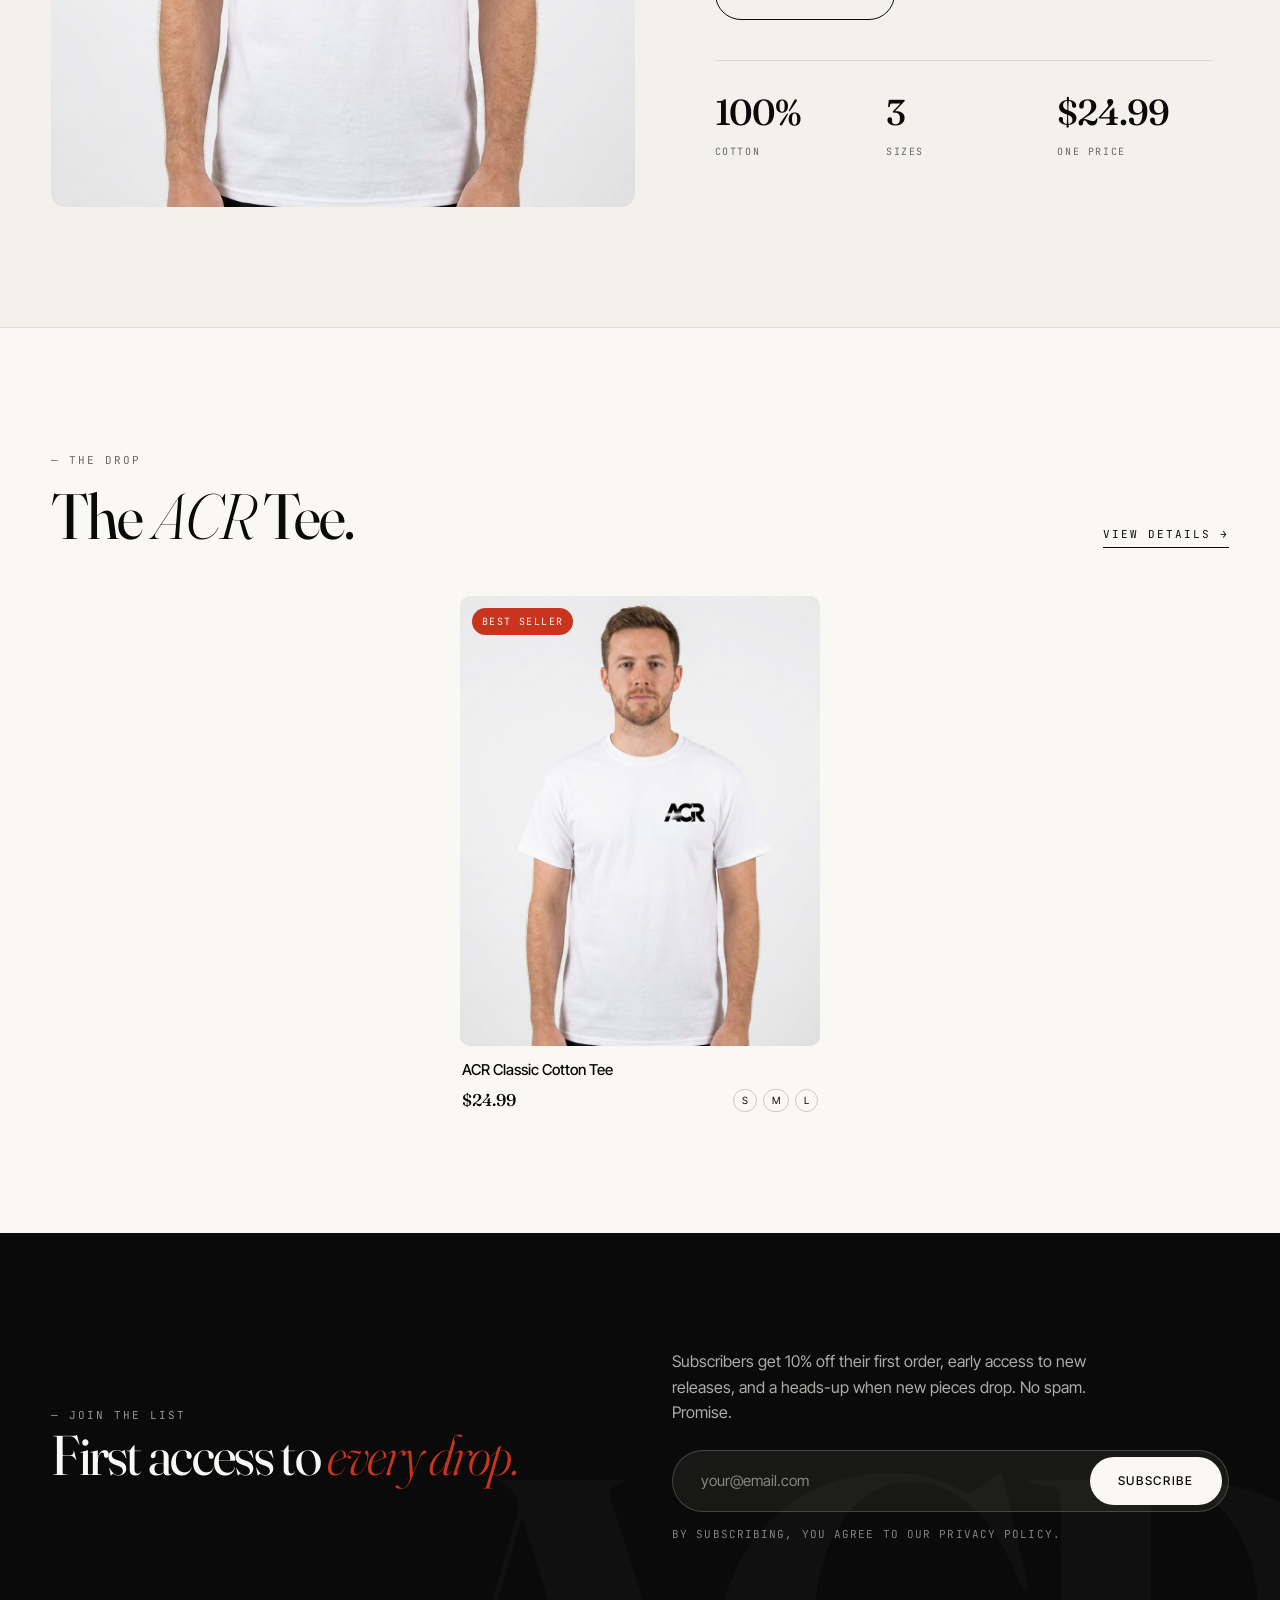
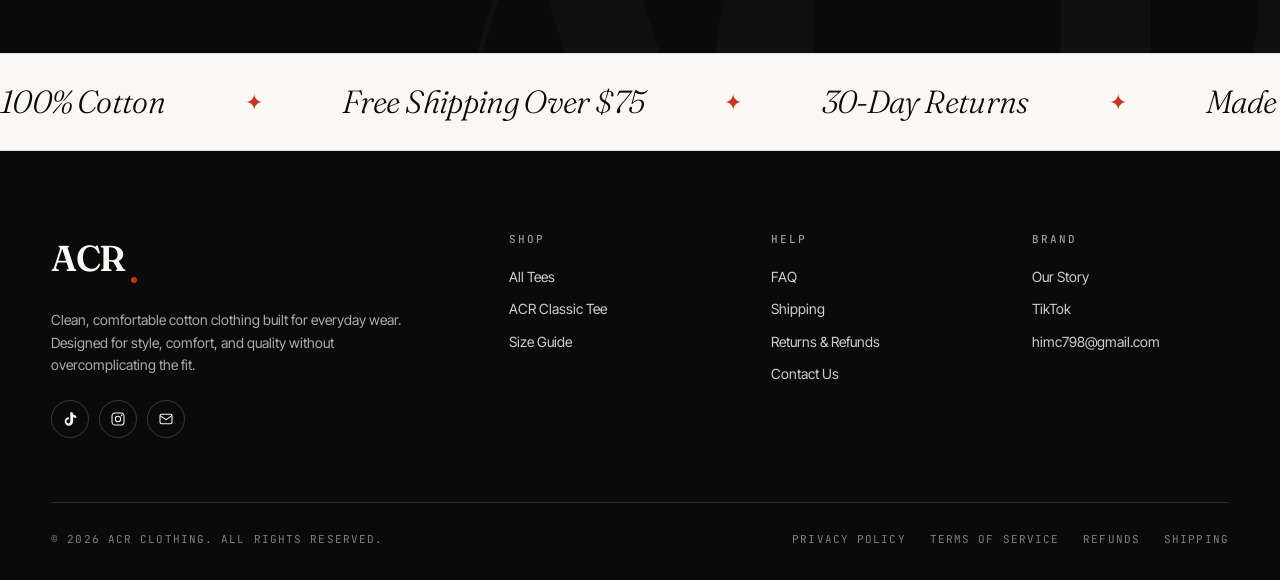
==== commit a0e1ee37: "Add ACR favicon" ====
--- a/index.html
+++ b/index.html
@@ -4,6 +4,12 @@
   <meta charset="UTF-8" />
   <meta name="viewport" content="width=device-width, initial-scale=1.0" />
   <title>ACR — Premium 100% Cotton Tees Built for Everyday Wear</title>
+  <link rel="icon" type="image/svg+xml" href="favicon.svg" />
+  <link rel="icon" type="image/png" sizes="32x32" href="favicon-32.png" />
+  <link rel="icon" type="image/png" sizes="16x16" href="favicon-16.png" />
+  <link rel="apple-touch-icon" sizes="180x180" href="favicon-180.png" />
+  <meta name="theme-color" content="#0a0a0a" />
+
   <meta name="description" content="The ACR Classic Cotton Tee. 100% cotton, clean fit, designed for everyday wear." />
   <link rel="stylesheet" href="css/styles.css" />
 </head>
--- a/css/styles.css
+++ b/css/styles.css
@@ -2415,3 +2415,23 @@
 }
 .shopify-buy__option-select-wrapper { margin-bottom: 16px !important; }
 .shopify-buy__btn { width: 100% !important; border: none !important; }
+
+/* Shop Pay sign-in button in header */
+.shop-login-button-header {
+  display: inline-flex;
+  align-items: center;
+  height: 36px;
+}
+.shop-login-button-header::part(button),
+shop-login-button::part(button) {
+  height: 36px;
+  border-radius: 999px;
+  font-size: 12px;
+  font-family: var(--font-body);
+  letter-spacing: 0.04em;
+}
+
+/* Hide on mobile to avoid crowding the header */
+@media (max-width: 720px) {
+  .shop-login-button-header { display: none; }
+}
